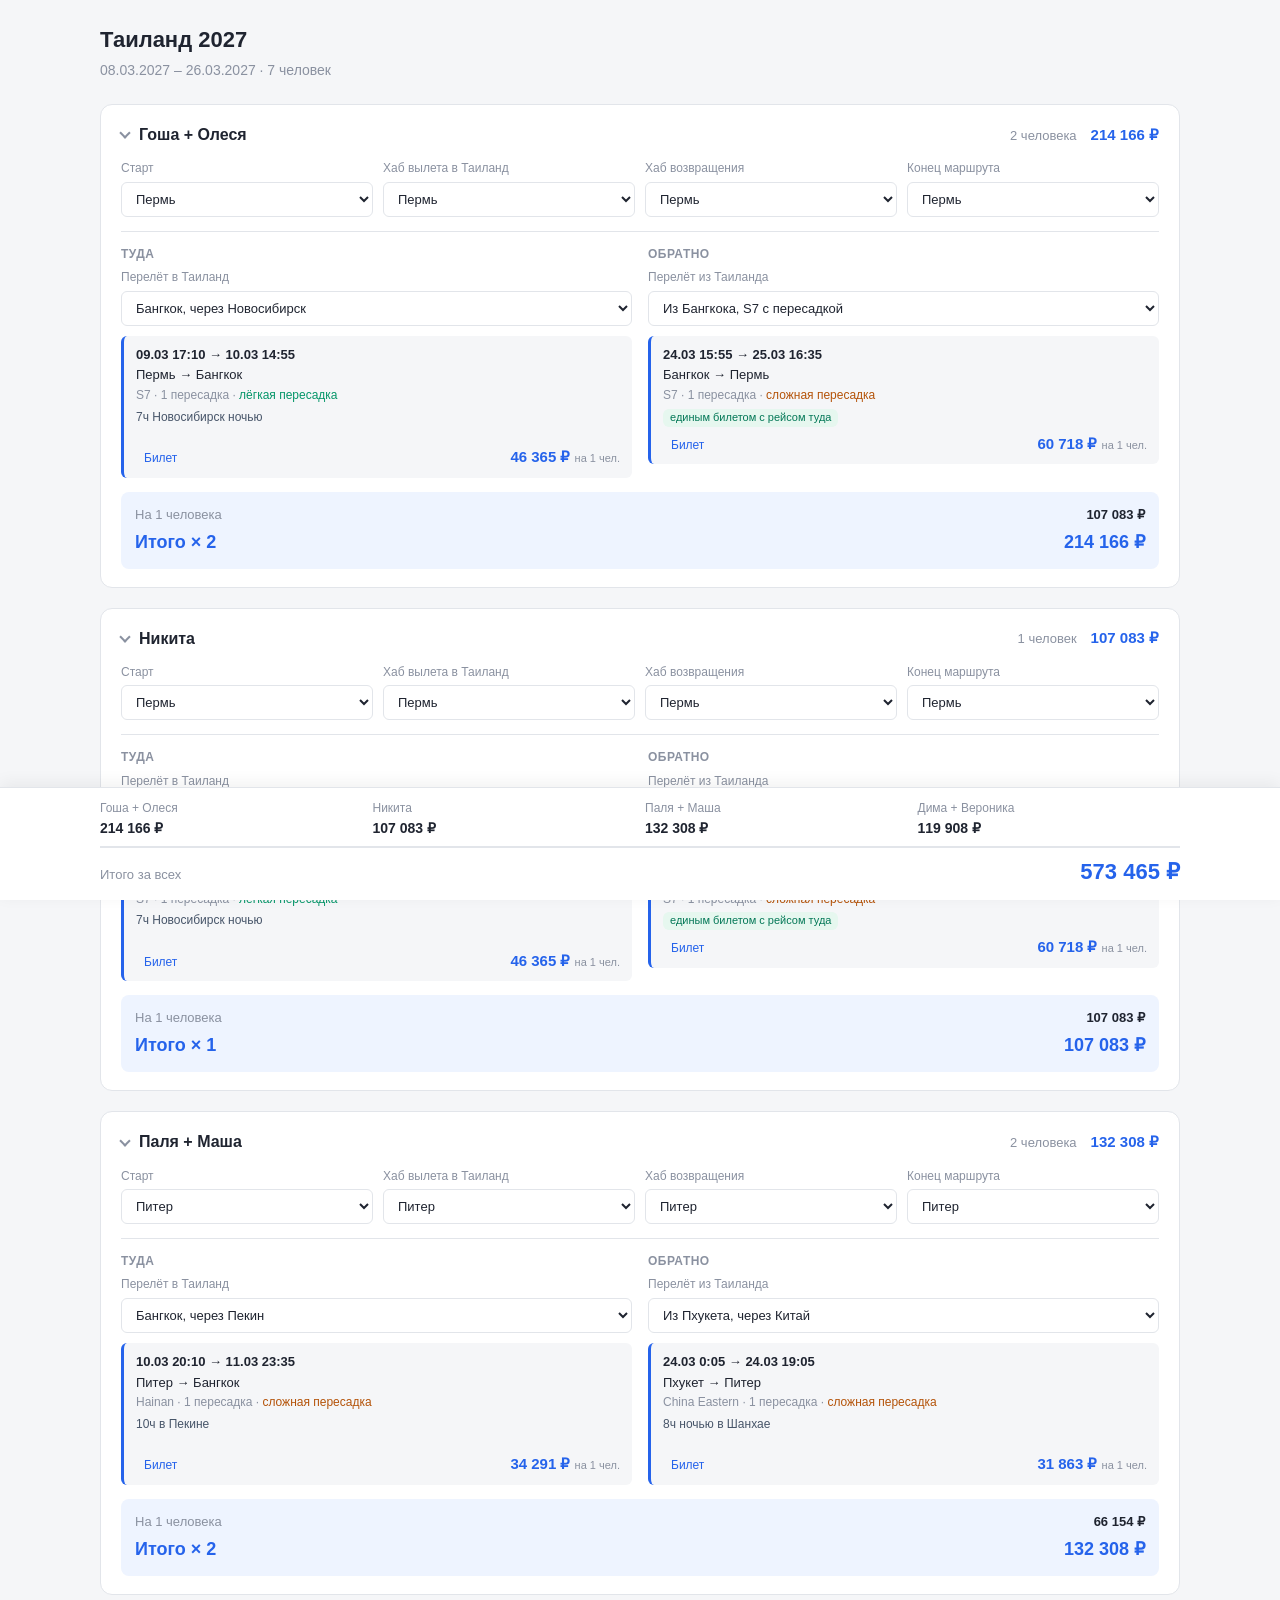
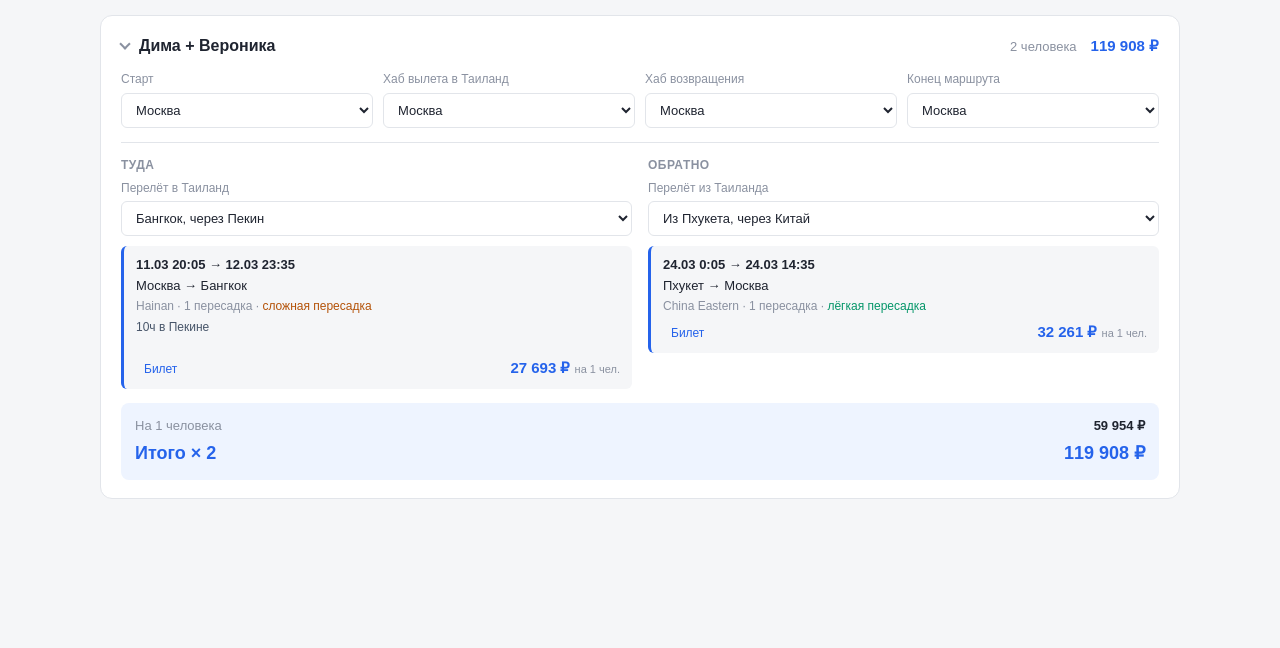
==== th27/index.html @ 8bd2f396 "Add thailand" ====
<!DOCTYPE html>
<html lang="ru">
<head>
<meta charset="UTF-8">
<meta name="viewport" content="width=device-width, initial-scale=1.0, viewport-fit=cover">
<title>Таиланд 2027</title>
<link rel="stylesheet" href="../css/style.css">
<style>
  body { padding-bottom: 24px; }
  .group-card {
    background: var(--card);
    border: 1px solid var(--border);
    border-radius: 12px;
    padding: 18px 20px;
    margin-bottom: 20px;
  }
  .group-header {
    display: flex; align-items: center; justify-content: space-between; gap: 12px;
    width: 100%; padding: 0; margin: 0; border: 0; background: none; cursor: pointer;
    font: inherit; color: inherit; text-align: left;
  }
  .group-header:focus-visible { outline: 2px solid var(--accent); outline-offset: 4px; border-radius: 6px; }
  .group-title { display: flex; align-items: center; gap: 10px; font-weight: 600; font-size: 16px; }
  .chev { display: inline-block; width: 8px; height: 8px; border-right: 2px solid var(--muted); border-bottom: 2px solid var(--muted);
    transform: rotate(45deg); transition: transform .15s; margin-top: -3px; }
  .group-card.collapsed .chev { transform: rotate(-45deg); margin-top: 0; }
  .group-size { color: var(--muted); font-size: 13px; font-weight: 400; }
  .group-right { display: flex; align-items: baseline; gap: 14px; }
  .group-sum { font-weight: 700; font-size: 15px; color: var(--accent); }
  .group-sum.unk { color: #b45309; font-weight: 500; font-size: 13px; }
  .group-body { margin-top: 14px; }
  .group-card.collapsed .group-body { display: none; }
  .group-card.collapsed { padding-bottom: 14px; }

  .points {
    display: grid; grid-template-columns: repeat(4, 1fr); gap: 10px;
    padding-bottom: 14px; margin-bottom: 14px; border-bottom: 1px solid var(--border);
  }
  .field label { display: block; font-size: 12px; color: var(--muted); font-weight: 500; margin-bottom: 4px; }
  select {
    width: 100%; padding: 8px 10px; border: 1px solid var(--border); border-radius: 6px;
    font-size: 13px; background: var(--card); color: var(--text); cursor: pointer;
  }
  select:hover { border-color: #c3ccdb; }
  select:focus { outline: none; border-color: var(--accent); box-shadow: 0 0 0 2px var(--accent-soft); }
  select:disabled { background: var(--bg); color: var(--muted); cursor: not-allowed; }

  .columns { display: grid; grid-template-columns: 1fr 1fr; gap: 16px; }
  .col-title { font-size: 12px; color: var(--muted); font-weight: 600; text-transform: uppercase; letter-spacing: .04em; margin-bottom: 6px; }
  .col .field { margin-bottom: 10px; }

  .plaque {
    padding: 10px 12px; background: var(--bg); border-radius: 6px;
    border-left: 3px solid var(--accent); margin-bottom: 10px; font-size: 13px;
  }
  .plaque.leg { border-left-color: #94a3b8; }
  .plaque.warn { border-left-color: #d97706; background: #fff9ef; }
  .plaque.empty { border-left-color: #ef4444; color: #b91c1c; }
  .plaque .when { font-weight: 600; }
  .plaque .route { margin-top: 2px; }
  .plaque .meta { color: var(--muted); font-size: 12px; margin-top: 2px; }
  .plaque .ok { color: #059669; }
  .plaque .bad { color: #b45309; }
  .plaque .note { font-size: 12px; margin-top: 4px; color: #475569; }
  .plaque .price-line { margin-top: 6px; display: flex; justify-content: space-between; align-items: baseline; gap: 8px; }
  .plaque .price { font-weight: 700; color: var(--accent); font-size: 15px; }
  .plaque .price small { font-weight: 400; color: var(--muted); font-size: 11px; }
  .plaque a { font-size: 12px; color: var(--accent); margin-left: 8px; }
  .chip.ok { color: #047857; background: #e6f7ef; }
  .chip {
    display: inline-block; font-size: 11px; font-weight: 500; color: #b45309;
    background: #fff4e5; border-radius: 6px; padding: 1px 7px; margin-top: 4px;
  }

  .breakdown {
    margin-top: 4px; padding: 12px 14px; background: var(--accent-soft); border-radius: 8px; font-size: 13px;
  }
  .breakdown .row { display: flex; justify-content: space-between; gap: 12px; padding: 2px 0; }
  .breakdown .row span:first-child { color: var(--muted); }
  .breakdown .row:first-child span:last-child { font-weight: 600; }
  .breakdown .row.total { font-size: 18px; font-weight: 700; color: var(--accent); }
  .breakdown .row.total span:first-child { color: var(--accent); }
  .breakdown .issues { margin-top: 8px; color: #b45309; font-size: 12px; }

  .summary-box {
    position: fixed; left: 0; right: 0; bottom: 0; z-index: 10;
    background: var(--card); border-top: 1px solid var(--border);
    box-shadow: 0 -4px 16px rgba(0,0,0,.06);
    padding: 12px 20px calc(12px + env(safe-area-inset-bottom));
  }
  .summary-inner { max-width: 1080px; margin: 0 auto; }
  .summary-groups { display: grid; grid-template-columns: repeat(4, 1fr); gap: 10px; margin-bottom: 8px; }
  .summary-group { font-size: 12px; }
  .summary-group .n { color: var(--muted); }
  .summary-group .p { font-weight: 600; font-size: 14px; }
  .summary-group .p.unk { color: #b45309; font-weight: 500; font-size: 12px; }
  .summary-total { display: flex; align-items: baseline; justify-content: space-between; gap: 12px; padding-top: 8px; border-top: 2px solid var(--border); }
  .summary-label { color: var(--muted); font-size: 13px; }
  .summary-label .inc { color: #b45309; }
  .summary-price { font-size: 22px; font-weight: 800; color: var(--accent); }

  @media (max-width: 760px) {
    .points { grid-template-columns: 1fr 1fr; }
    .columns { grid-template-columns: 1fr; }
    .summary-groups { grid-template-columns: 1fr 1fr; }
    .summary-box { padding: 10px 14px calc(10px + env(safe-area-inset-bottom)); }
  }
</style>
</head>
<body>
<div class="wrap">
  <h1 id="title">Таиланд 2027</h1>
  <p class="sub" id="subtitle"></p>
  <div id="groups"></div>
</div>

<div class="summary-box" id="summary">
  <div class="summary-inner">
    <div class="summary-groups" id="summary-groups"></div>
    <div class="summary-total">
      <div class="summary-label" id="total-label">Итого</div>
      <div class="summary-price" id="grand-total">—</div>
    </div>
  </div>
</div>

<script>
(async function () {
  const data = await (await fetch('../data/th27.json')).json();
  const { meta, outbound, back } = data;
  const groups = meta.groups, cities = meta.allCities, feeders = meta.feeders;

  const fmt = n => n.toLocaleString('ru-RU') + '\u00a0₽';
  const esc = s => String(s).replace(/[&<>"]/g, c => ({ '&': '&amp;', '<': '&lt;', '>': '&gt;', '"': '&quot;' }[c]));
  const shortDate = d => d.split('.').slice(0, 2).join('.');
  const people = n => {
    const m10 = n % 10, m100 = n % 100;
    return n + (m10 === 1 && m100 !== 11 ? ' человек' : (m10 >= 2 && m10 <= 4 && (m100 < 10 || m100 >= 20)) ? ' человека' : ' человек');
  };
  const stopsText = n => n === 0 ? 'прямой' : n + (n === 1 ? ' пересадка' : n < 5 ? ' пересадки' : ' пересадок');

  // ---------- данные ----------
  const segOf = (v, hub) => v ? v.segments[hub] || null : null;
  const availOut = hub => outbound.filter(v => v.segments[hub]);
  const availBack = hub => back.filter(v => v.segments[hub]);
  const titleOf = id => (outbound.find(v => v.id === id) || {}).title || id;

  // единым билетом: рейс «туда» из пары bundleWith и тот же хаб туда и обратно
  const isBundled = (backV, outV, st) =>
    !!(backV && outV && st.outHub === st.backHub && (backV.bundleWith || []).includes(outV.id));
  const backEff = (seg, bundled) => bundled && seg.bundle ? seg.bundle : seg;   // {price, links}
  const outPrice = (v, hub) => v.segments[hub].price;
  const backPriceFor = (v, hub, outV, st) => backEff(v.segments[hub], isBundled(v, outV, st)).price;
  const cheapestBy = (list, f) => list.length ? list.reduce((a, b) => f(b) < f(a) ? b : a) : null;

  // дорога между городами: free | priced | unknown
  const pairKey = (a, b) => [a, b].sort().join('|');
  function leg(a, b, st, slot) {
    if (a === b) return { type: 'free', price: 0 };
    const f = feeders.find(f => (f.a === a && f.b === b) || (f.a === b && f.b === a));
    if (!f || !f.options || !f.options.length) return { type: 'unknown', a, b };
    const key = slot + ':' + pairKey(a, b);
    let o = f.options.find(x => x.id === (st.legOpt[key] || ''));
    if (!o) o = cheapestBy(f.options, x => x.price);
    return { type: 'priced', a, b, key, options: f.options, option: o, price: o.price,
             ref: (o.legs || {})[a + '→' + b] || null };
  }

  // ---------- состояние ----------
  const state = {};
  groups.forEach(g => {
    state[g.id] = {
      start: g.startCity, outHub: g.startCity, backHub: g.startCity, end: g.startCity,
      auto: { outHub: true, backHub: true, end: true },
      outId: null, backId: null, legOpt: {}, collapsed: false,
    };
    ensure(g.id);
  });

  function ensure(gid) {
    const st = state[gid];
    const o = availOut(st.outHub), b = availBack(st.backHub);
    const pref = (meta.defaultVariants || {});
    if (!o.find(v => v.id === st.outId)) {
      const pid = (pref[st.outHub] || {}).out;
      st.outId = o.find(v => v.id === pid) ? pid : (cheapestBy(o, v => outPrice(v, st.outHub)) || {}).id || null;
    }
    if (!b.find(v => v.id === st.backId)) {
      const pid = (pref[st.backHub] || {}).back;
      if (b.find(v => v.id === pid)) {
        st.backId = pid;
      } else {
        const outV = outbound.find(v => v.id === st.outId);
        st.backId = (cheapestBy(b, v => backPriceFor(v, st.backHub, outV, st)) || {}).id || null;
      }
    }
  }

  // ---------- расчёт ----------
  function calc(g) {
    const st = state[g.id];
    const outV = outbound.find(v => v.id === st.outId) || null;
    const backV = back.find(v => v.id === st.backId) || null;
    const outSeg = segOf(outV, st.outHub), backSeg = segOf(backV, st.backHub);
    const leg1 = leg(st.start, st.outHub, st, 'leg1'), leg2 = leg(st.backHub, st.end, st, 'leg2');
    const bundled = !!(backSeg && isBundled(backV, outV, st));
    const backUse = backSeg ? backEff(backSeg, bundled) : null;
    const issues = [];
    if (!outSeg) issues.push('нет рейсов туда из города «' + st.outHub + '»');
    if (!backSeg) issues.push('нет рейсов обратно в город «' + st.backHub + '»');
    [leg1, leg2].forEach(l => { if (l.type === 'unknown') issues.push('нет данных о проезде ' + l.a + ' — ' + l.b); });
    const perPerson = issues.length ? null : leg1.price + outSeg.price + backUse.price + leg2.price;
    return { st, outV, backV, outSeg, backSeg, backUse, bundled, leg1, leg2, issues,
             perPerson, total: perPerson == null ? null : perPerson * g.size };
  }

  // ---------- отрисовка ----------
  function selectCity(gid, field, value, label, noFlightsFor) {
    const opts = cities.map(c => {
      const empty = noFlightsFor && !noFlightsFor(c);
      return `<option value="${esc(c)}"${c === value ? ' selected' : ''}>${esc(c)}${empty ? ' — нет рейсов' : ''}</option>`;
    }).join('');
    return `<div class="field"><label>${label}</label><select data-g="${gid}" data-f="${field}">${opts}</select></div>`;
  }

  function selectVariant(gid, field, list, hub, selId, label) {
    if (!list.length) {
      return `<div class="field"><label>${label}</label><select disabled><option>Нет рейсов</option></select></div>`;
    }
    const opts = list.map(v =>
      `<option value="${v.id}"${v.id === selId ? ' selected' : ''}>${esc(v.title)}</option>`).join('');
    return `<div class="field"><label>${label}</label><select data-g="${gid}" data-f="${field}">${opts}</select></div>`;
  }

  function legPlaque(l, gid, field) {
    if (l.type === 'free') return '';
    if (l.type === 'unknown') {
      return `<div class="plaque warn"><div class="route">${esc(l.a)} → ${esc(l.b)}</div>
        <div class="note">Нет данных о проезде</div></div>`;
    }
    const o = l.option;
    const picker = l.options.length > 1
      ? `<div class="field" style="margin:6px 0"><select data-g="${gid}" data-f="${field}" data-key="${esc(l.key)}">${
          l.options.map(x => `<option value="${x.id}"${x.id === o.id ? ' selected' : ''}>${esc(x.mode)} · ${esc(x.carrier)} — ${fmt(x.price)}</option>`).join('')
        }</select></div>` : '';
    const ref = l.ref ? `<div class="meta">Справочно: ${shortDate(l.ref.date)} ${l.ref.dep} → ${l.ref.arr}</div>` : '';
    const est = o.estimate ? `<div class="chip">ориентировочно, по аналогии с рейсами в Пермь</div>` : '';
    const link = o.link ? `<a href="${esc(o.link)}" target="_blank" rel="noopener">Билет</a>` : '';
    return `<div class="plaque leg"><div class="route">${esc(l.a)} → ${esc(l.b)} · ${esc(o.mode)}, ${esc(o.carrier)}</div>
      ${picker}${ref}${est}
      <div class="price-line"><span>${link}</span><span class="price">${fmt(l.price)} <small>на 1 чел.</small></span></div></div>`;
  }

  function flightPlaque(kind, seg, variant, hub, bundled) {
    if (!seg) return `<div class="plaque empty">Нет рейсов ${kind === 'out' ? 'из' : 'в'} города «${esc(hub)}»</div>`;
    const route = kind === 'out' ? `${esc(hub)} → ${esc(seg.dest)}` : `${esc(seg.orig)} → ${esc(hub)}`;
    const use = kind === 'back' ? backEff(seg, bundled) : seg;
    const links = (use.links || []).map((l, i) =>
      `<a href="${esc(l)}" target="_blank" rel="noopener">Билет${use.links.length > 1 ? ' ' + (i + 1) : ''}</a>`).join('');
    let chip = '';
    if (kind === 'back' && seg.bundle) {
      const pairs = (variant.bundleWith || []).map(id => '«' + titleOf(id) + '»').join(', ');
      chip = bundled
        ? `<div class="chip ok">единым билетом с рейсом туда</div>`
        : `<div class="chip">отдельным билетом · единым билетом ${fmt(seg.bundle.price)}, если туда ${esc(pairs)} и тот же хаб</div>`;
    }
    return `<div class="plaque">
      <div class="when">${shortDate(seg.date)} ${seg.time} → ${shortDate(seg.arrDate)} ${seg.arrTime}</div>
      <div class="route">${route}</div>
      <div class="meta">${esc(seg.airline)} · ${stopsText(seg.stops)} ·
        <span class="${seg.easy ? 'ok' : 'bad'}">${seg.easy ? 'лёгкая пересадка' : 'сложная пересадка'}</span></div>
      ${seg.note ? `<div class="note">${esc(seg.note)}</div>` : ''}
      ${seg.nights ? `<div class="note">Ночей в пути: ${seg.nights}</div>` : ''}
      ${chip}
      <div class="price-line"><span>${links}</span><span class="price">${fmt(use.price)} <small>на 1 чел.</small></span></div>
    </div>`;
  }

  function breakdown(g, c) {
    return `<div class="breakdown">
      <div class="row"><span>На 1 человека</span><span>${c.perPerson == null ? 'уточняется' : fmt(c.perPerson)}</span></div>
      <div class="row total"><span>Итого × ${g.size}</span><span>${c.total == null ? 'уточняется' : fmt(c.total)}</span></div>
      ${c.issues.length ? `<div class="issues">${c.issues.map(i => '• ' + esc(i)).join('<br>')}</div>` : ''}
    </div>`;
  }

  function cardHTML(g) {
    const c = calc(g), st = c.st;
    return `
      <button type="button" class="group-header" data-toggle="${g.id}" aria-expanded="${!st.collapsed}">
        <span class="group-title"><span class="chev"></span>${esc(g.name)}</span>
        <span class="group-right">
          <span class="group-size">${people(g.size)}</span>
          <span class="group-sum${c.total == null ? ' unk' : ''}">${c.total == null ? 'цена уточняется' : fmt(c.total)}</span>
        </span>
      </button>
      <div class="group-body">
      <div class="points">
        ${selectCity(g.id, 'start', st.start, 'Старт')}
        ${selectCity(g.id, 'outHub', st.outHub, 'Хаб вылета в Таиланд', h => availOut(h).length > 0)}
        ${selectCity(g.id, 'backHub', st.backHub, 'Хаб возвращения', h => availBack(h).length > 0)}
        ${selectCity(g.id, 'end', st.end, 'Конец маршрута')}
      </div>
      <div class="columns">
        <div class="col">
          <div class="col-title">Туда</div>
          ${selectVariant(g.id, 'outId', availOut(st.outHub), st.outHub, st.outId, 'Перелёт в Таиланд')}
          ${legPlaque(c.leg1, g.id, 'leg1')}
          ${flightPlaque('out', c.outSeg, c.outV, st.outHub, false)}
        </div>
        <div class="col">
          <div class="col-title">Обратно</div>
          ${selectVariant(g.id, 'backId', availBack(st.backHub), st.backHub, st.backId, 'Перелёт из Таиланда')}
          ${flightPlaque('back', c.backSeg, c.backV, st.backHub, c.bundled)}
          ${legPlaque(c.leg2, g.id, 'leg2')}
        </div>
      </div>
      ${breakdown(g, c)}
      </div>`;
  }

  function renderCard(g) {
    const el = document.getElementById('card-' + g.id);
    el.classList.toggle('collapsed', !!state[g.id].collapsed);
    el.innerHTML = cardHTML(g);
  }

  function renderSummary() {
    let sum = 0, missing = 0;
    document.getElementById('summary-groups').innerHTML = groups.map(g => {
      const c = calc(g);
      if (c.total == null) missing++; else sum += c.total;
      return `<div class="summary-group"><div class="n">${esc(g.name)}</div>
        <div class="p${c.total == null ? ' unk' : ''}">${c.total == null ? 'цена уточняется' : fmt(c.total)}</div></div>`;
    }).join('');
    const label = document.getElementById('total-label');
    label.innerHTML = missing
      ? `Итого <span class="inc">(неполная: без ${missing} из ${groups.length} групп)</span>`
      : 'Итого за всех';
    document.getElementById('grand-total').textContent = fmt(sum);
    document.body.style.paddingBottom = (document.getElementById('summary').offsetHeight + 16) + 'px';
  }

  // ---------- события ----------
  document.getElementById('groups').addEventListener('click', e => {
    const btn = e.target.closest('[data-toggle]');
    if (!btn) return;
    const gid = btn.dataset.toggle;
    state[gid].collapsed = !state[gid].collapsed;
    renderCard(groups.find(x => x.id === gid));
    const again = document.querySelector(`[data-toggle="${gid}"]`);
    if (again) again.focus();
  });

  document.getElementById('groups').addEventListener('change', e => {
    const el = e.target, gid = el.dataset.g, f = el.dataset.f;
    if (!gid) return;
    const st = state[gid], v = el.value;
    if (f === 'start') {
      st.start = v;
      if (st.auto.outHub) st.outHub = v;
      if (st.auto.backHub) st.backHub = st.outHub;
      if (st.auto.end) st.end = v;
    } else if (f === 'outHub') {
      st.outHub = v; st.auto.outHub = false;
      if (st.auto.backHub) st.backHub = v;
    } else if (f === 'backHub') {
      st.backHub = v; st.auto.backHub = false;
    } else if (f === 'end') {
      st.end = v; st.auto.end = false;
    } else if (f === 'outId' || f === 'backId') {
      st[f] = v;
    } else if (f === 'leg1' || f === 'leg2') {
      st.legOpt[el.dataset.key] = v;
    }
    ensure(gid);
    const g = groups.find(x => x.id === gid);
    renderCard(g);
    renderSummary();
    const again = document.querySelector(`[data-g="${gid}"][data-f="${f}"]`);
    if (again) again.focus();
  });

  // ---------- старт ----------
  document.title = meta.title + ' · ' + meta.dates;
  document.getElementById('title').textContent = meta.title;
  const total = groups.reduce((s, g) => s + g.size, 0);
  document.getElementById('subtitle').textContent = meta.dates + ' · ' + people(total);
  const box = document.getElementById('groups');
  box.innerHTML = groups.map(g => `<section class="group-card" id="card-${g.id}"></section>`).join('');
  groups.forEach(renderCard);
  renderSummary();
})().catch(err => {
  console.error(err);
  document.body.innerHTML = '<div style="padding:40px;color:#dc2626">Не удалось загрузить данные: ' + err.message + '</div>';
});
</script>
</body>
</html>
---- css/style.css ----
:root {
  --bg: #f5f6f8;
  --card: #ffffff;
  --border: #e2e5ea;
  --accent: #2563eb;
  --accent-soft: #eef4ff;
  --text: #1f2430;
  --muted: #8a91a0;
}
* { box-sizing: border-box; }
body {
  margin: 0;
  font-family: -apple-system, BlinkMacSystemFont, "Segoe UI", Roboto, Helvetica, Arial, sans-serif;
  background: var(--bg);
  color: var(--text);
  line-height: 1.45;
  padding: 24px 16px 140px;
}
.wrap { max-width: 1080px; margin: 0 auto; }
h1 { font-size: 22px; margin: 0 0 4px; }
.sub { color: var(--muted); font-size: 14px; margin: 0 0 24px; }
h2 {
  font-size: 17px;
  margin: 28px 0 12px;
  padding-bottom: 6px;
  border-bottom: 2px solid var(--border);
}
.options { display: flex; flex-direction: column; gap: 12px; }
.opt {
  display: block;
  background: var(--card);
  border: 1px solid var(--border);
  border-radius: 12px;
  padding: 14px 16px;
  cursor: pointer;
  transition: border-color .15s, box-shadow .15s, background .15s;
}
.opt:hover { border-color: #c3ccdb; }
.opt.selected {
  border-color: var(--accent);
  background: var(--accent-soft);
  box-shadow: 0 0 0 1px var(--accent);
}
.opt-head {
  display: flex;
  align-items: center;
  justify-content: space-between;
  gap: 12px;
  margin-bottom: 10px;
}
.opt-title { display: flex; align-items: center; gap: 10px; font-weight: 600; font-size: 15px; }
.opt input { width: 18px; height: 18px; accent-color: var(--accent); margin: 0; }
.badge {
  font-size: 12px;
  font-weight: 500;
  color: #b45309;
  background: #fff4e5;
  border-radius: 6px;
  padding: 2px 8px;
  white-space: nowrap;
}
.price-tag { font-weight: 700; font-size: 16px; white-space: nowrap; }
table { width: 100%; border-collapse: collapse; font-size: 13px; table-layout: fixed; }
th, td {
  text-align: left;
  padding: 7px 9px;
  border-bottom: 1px solid var(--border);
  vertical-align: top;
  overflow-wrap: break-word;
  word-break: break-word;
}
th { color: var(--muted); font-weight: 500; font-size: 12px; }
tbody tr:last-child td { border-bottom: none; }
td.num, th.num { text-align: right; white-space: nowrap; }
a { color: var(--accent); text-decoration: none; }
a:hover { text-decoration: underline; }
.seg-price td { color: var(--muted); font-size: 12px; }
.footer {
  position: fixed;
  left: 0; right: 0; bottom: 0;
  background: var(--card);
  border-top: 1px solid var(--border);
  box-shadow: 0 -4px 16px rgba(0,0,0,.06);
  padding: 14px 16px calc(14px + env(safe-area-inset-bottom));
}
.footer-inner {
  max-width: 1080px;
  margin: 0 auto;
  display: flex;
  align-items: baseline;
  justify-content: space-between;
  gap: 16px;
  flex-wrap: wrap;
}
.total-label { font-size: 14px; color: var(--muted); }
.total-value { font-size: 26px; font-weight: 800; }
.diff { font-size: 12px; color: var(--muted); margin-top: 2px; }
.route-summary { font-size: 13px; color: var(--muted); flex: 1 1 260px; }
.route-summary b { color: var(--text); }
.empty { color: var(--muted); }

.note { font-size: 13px; color: var(--muted); margin: -14px 0 20px; }
.price-wrap { display: flex; flex-direction: column; align-items: flex-end; white-space: nowrap; }
.delta { font-size: 12px; color: var(--muted); margin-top: 2px; }

@media (max-width: 640px) {
  body { padding: 16px 12px 180px; }
  h1 { font-size: 20px; }
  h2 { font-size: 16px; }

  .opt { padding: 16px; border-radius: 14px; }
  .opt-head { flex-wrap: wrap; margin-bottom: 12px; }
  .opt-title { font-size: 15px; }
  .opt input { width: 22px; height: 22px; }
  .price-tag { font-size: 17px; }

  /* Таблицы -> карточки сегментов */
  table { table-layout: auto; }
  table colgroup, table thead { display: none; }
  table, tbody, tr, td { display: block; width: auto; }
  tbody tr {
    background: var(--bg);
    border: 1px solid var(--border);
    border-radius: 10px;
    padding: 6px 10px;
    margin-bottom: 10px;
  }
  tbody tr:last-child { margin-bottom: 0; }
  tbody tr:last-child td { border-bottom: 1px solid var(--border); }
  td {
    display: flex;
    justify-content: space-between;
    align-items: baseline;
    gap: 12px;
    padding: 6px 0;
    text-align: right;
    font-size: 14px;
    border-bottom: 1px solid var(--border);
    white-space: normal;
  }
  td:last-child { border-bottom: none; }
  td.num { text-align: right; }
  td::before {
    content: attr(data-label);
    color: var(--muted);
    font-size: 12px;
    font-weight: 500;
    text-align: left;
    flex: 0 0 auto;
    white-space: nowrap;
  }
  td .empty { color: var(--muted); }

  .footer-inner {
    flex-direction: column;
    align-items: flex-start;
    gap: 6px;
  }
  .total-value { font-size: 24px; }
  .route-summary { flex: 1 1 auto; }
}
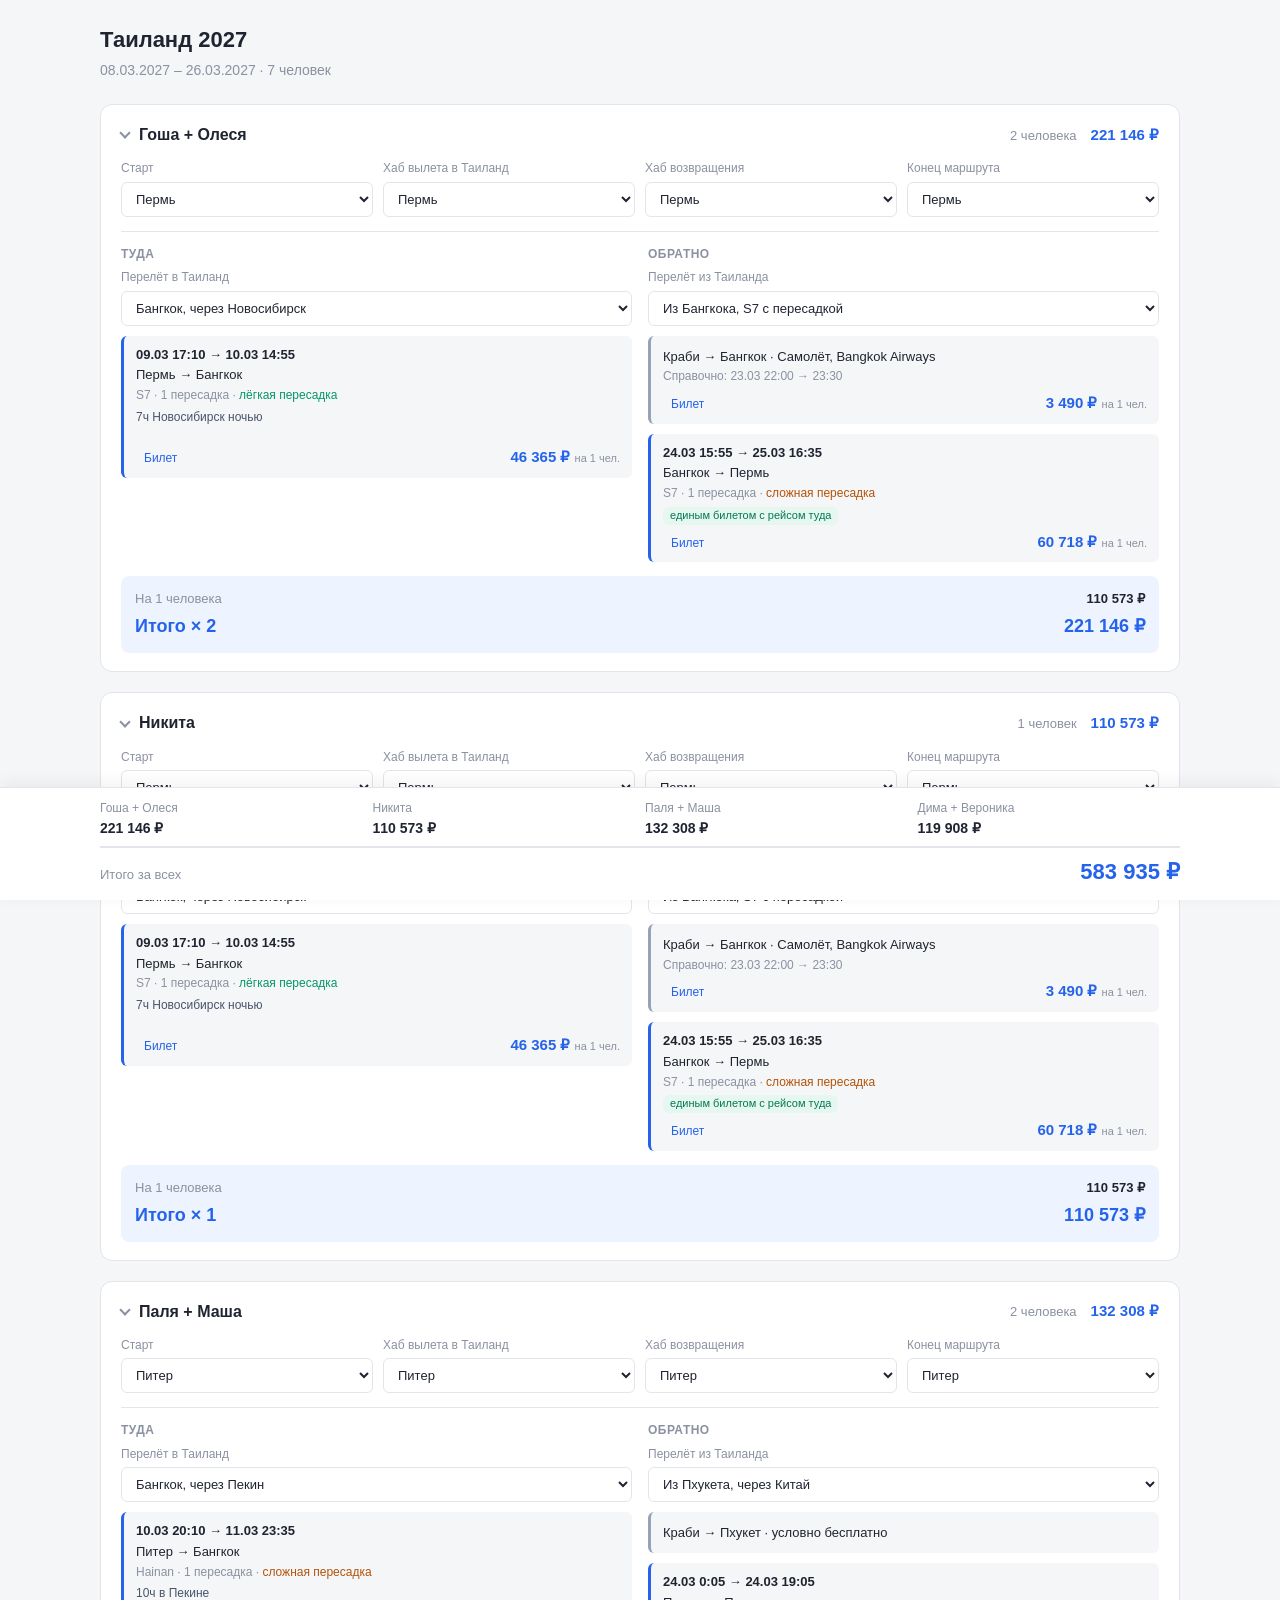
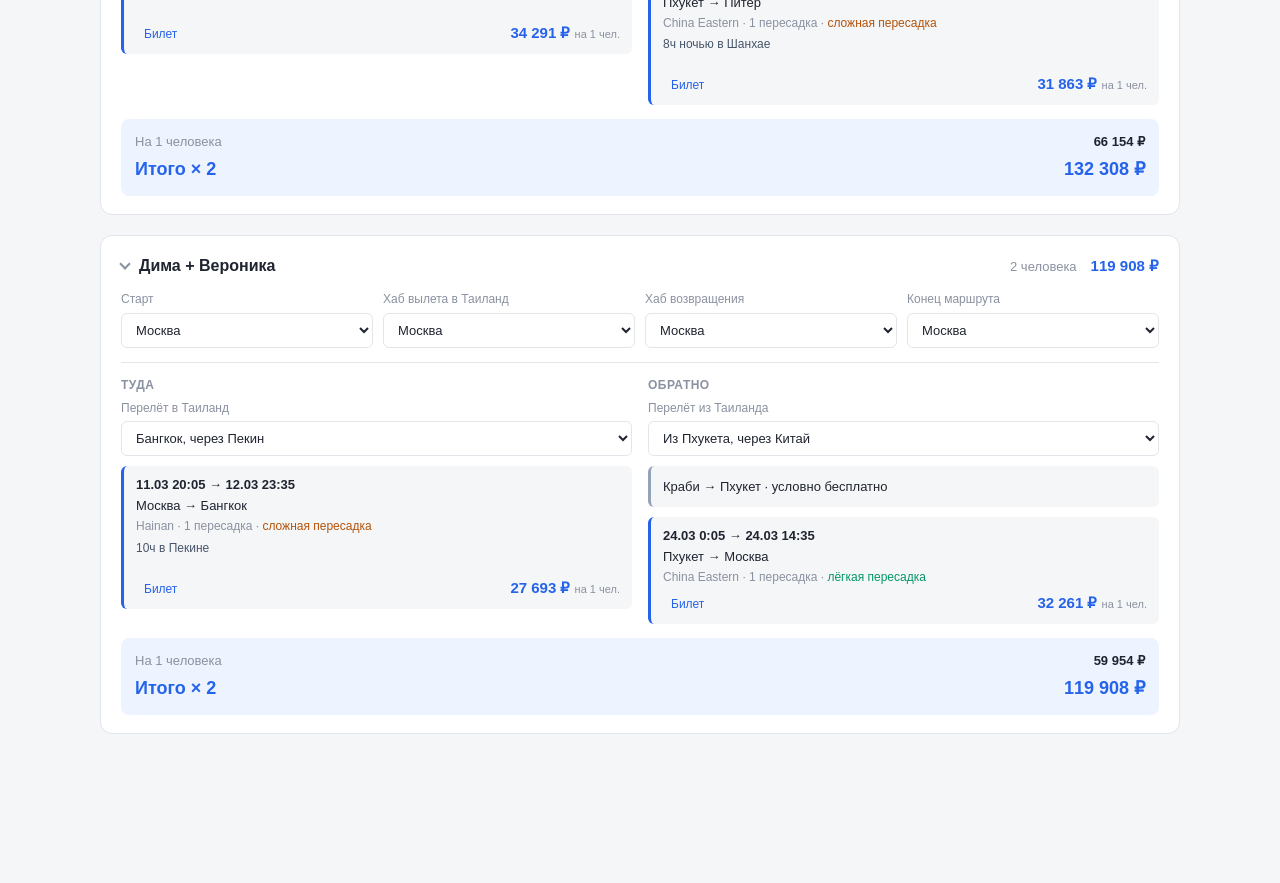
==== commit 42f2bcf2: "Upgrade Perm and Kuala-Lumpur" ====
--- a/th27/index.html
+++ b/th27/index.html
@@ -128,7 +128,7 @@
 (async function () {
   const data = await (await fetch('../data/th27.json')).json();
   const { meta, outbound, back } = data;
-  const groups = meta.groups, cities = meta.allCities, feeders = meta.feeders;
+  const groups = meta.groups, cities = meta.allCities, feeders = meta.feeders, krabi = meta.krabi || {};
 
   const fmt = n => n.toLocaleString('ru-RU') + '\u00a0₽';
   const esc = s => String(s).replace(/[&<>"]/g, c => ({ '&': '&amp;', '<': '&lt;', '>': '&gt;', '"': '&quot;' }[c]));
@@ -142,15 +142,27 @@
   // ---------- данные ----------
   const segOf = (v, hub) => v ? v.segments[hub] || null : null;
   const availOut = hub => outbound.filter(v => v.segments[hub]);
-  const availBack = hub => back.filter(v => v.segments[hub]);
+  // чартер обратно доступен только в паре с чартером туда: из общего списка он скрыт
+  const availBack = (hub, outV) => back.filter(v => v.segments[hub] &&
+    (v.charter ? !!(outV && outV.charter && outV.pairWith === v.id) : !(outV && outV.charter)));
   const titleOf = id => (outbound.find(v => v.id === id) || {}).title || id;
+
+  // перелёт из Краби в аэропорт вылета (Бангкок / Куала-Лумпур; Пхукет — условно бесплатно)
+  const krabiLeg = seg => {
+    if (!seg) return null;
+    const k = krabi[seg.orig];
+    return k ? Object.assign({ hub: seg.orig }, k) : { hub: seg.orig, unknown: true };
+  };
 
   // единым билетом: рейс «туда» из пары bundleWith и тот же хаб туда и обратно
   const isBundled = (backV, outV, st) =>
     !!(backV && outV && st.outHub === st.backHub && (backV.bundleWith || []).includes(outV.id));
   const backEff = (seg, bundled) => bundled && seg.bundle ? seg.bundle : seg;   // {price, links}
   const outPrice = (v, hub) => v.segments[hub].price;
-  const backPriceFor = (v, hub, outV, st) => backEff(v.segments[hub], isBundled(v, outV, st)).price;
+  const backPriceFor = (v, hub, outV, st) => {
+    const seg = v.segments[hub], k = krabiLeg(seg);
+    return backEff(seg, isBundled(v, outV, st)).price + (k && !k.unknown ? k.price : 0);
+  };
   const cheapestBy = (list, f) => list.length ? list.reduce((a, b) => f(b) < f(a) ? b : a) : null;
 
   // дорога между городами: free | priced | unknown
@@ -172,25 +184,42 @@
     state[g.id] = {
       start: g.startCity, outHub: g.startCity, backHub: g.startCity, end: g.startCity,
       auto: { outHub: true, backHub: true, end: true },
-      outId: null, backId: null, legOpt: {}, collapsed: false,
+      outId: null, backId: null, legOpt: {}, collapsed: false, charterOn: false, prevBackHub: null,
     };
     ensure(g.id);
   });
 
   function ensure(gid) {
     const st = state[gid];
-    const o = availOut(st.outHub), b = availBack(st.backHub);
+    const o = availOut(st.outHub);
     const pref = (meta.defaultVariants || {});
     if (!o.find(v => v.id === st.outId)) {
       const pid = (pref[st.outHub] || {}).out;
-      st.outId = o.find(v => v.id === pid) ? pid : (cheapestBy(o, v => outPrice(v, st.outHub)) || {}).id || null;
-    }
+      const free = o.filter(v => !v.charter);   // чартер сам не выбирается
+      st.outId = o.find(v => v.id === pid && !v.charter) ? pid
+        : (cheapestBy(free, v => outPrice(v, st.outHub)) || {}).id || null;
+    }
+    const outV = outbound.find(v => v.id === st.outId) || null;
+
+    // чартер: только парой туда-обратно, хаб возвращения = хаб вылета
+    if (outV && outV.charter) {
+      if (!st.charterOn) { st.charterOn = true; st.prevBackHub = st.backHub; }
+      st.backHub = st.outHub;
+      st.backId = outV.pairWith;
+      return;
+    }
+    if (st.charterOn) {   // вышли из чартера: возвращаем прежний хаб, рейс обратно выберется заново
+      st.charterOn = false;
+      st.backHub = st.auto.backHub ? st.outHub : st.prevBackHub;
+      st.backId = null;
+    }
+
+    const b = availBack(st.backHub, outV);
     if (!b.find(v => v.id === st.backId)) {
       const pid = (pref[st.backHub] || {}).back;
       if (b.find(v => v.id === pid)) {
         st.backId = pid;
       } else {
-        const outV = outbound.find(v => v.id === st.outId);
         st.backId = (cheapestBy(b, v => backPriceFor(v, st.backHub, outV, st)) || {}).id || null;
       }
     }
@@ -203,33 +232,49 @@
     const backV = back.find(v => v.id === st.backId) || null;
     const outSeg = segOf(outV, st.outHub), backSeg = segOf(backV, st.backHub);
     const leg1 = leg(st.start, st.outHub, st, 'leg1'), leg2 = leg(st.backHub, st.end, st, 'leg2');
+    const kr = krabiLeg(backSeg);
     const bundled = !!(backSeg && isBundled(backV, outV, st));
     const backUse = backSeg ? backEff(backSeg, bundled) : null;
     const issues = [];
     if (!outSeg) issues.push('нет рейсов туда из города «' + st.outHub + '»');
     if (!backSeg) issues.push('нет рейсов обратно в город «' + st.backHub + '»');
     [leg1, leg2].forEach(l => { if (l.type === 'unknown') issues.push('нет данных о проезде ' + l.a + ' — ' + l.b); });
-    const perPerson = issues.length ? null : leg1.price + outSeg.price + backUse.price + leg2.price;
-    return { st, outV, backV, outSeg, backSeg, backUse, bundled, leg1, leg2, issues,
+    if (kr && kr.unknown) issues.push('нет данных о перелёте Краби — ' + kr.hub);
+    const perPerson = issues.length ? null : leg1.price + outSeg.price + backUse.price + kr.price + leg2.price;
+    return { st, outV, backV, outSeg, backSeg, backUse, bundled, leg1, leg2, kr, issues,
              perPerson, total: perPerson == null ? null : perPerson * g.size };
   }
 
   // ---------- отрисовка ----------
-  function selectCity(gid, field, value, label, noFlightsFor) {
+  function selectCity(gid, field, value, label, noFlightsFor, disabled) {
     const opts = cities.map(c => {
       const empty = noFlightsFor && !noFlightsFor(c);
       return `<option value="${esc(c)}"${c === value ? ' selected' : ''}>${esc(c)}${empty ? ' — нет рейсов' : ''}</option>`;
     }).join('');
-    return `<div class="field"><label>${label}</label><select data-g="${gid}" data-f="${field}">${opts}</select></div>`;
-  }
-
-  function selectVariant(gid, field, list, hub, selId, label) {
+    return `<div class="field"><label>${label}</label><select data-g="${gid}" data-f="${field}"${disabled ? ' disabled' : ''}>${opts}</select></div>`;
+  }
+
+  function selectVariant(gid, field, list, hub, selId, label, disabled) {
     if (!list.length) {
       return `<div class="field"><label>${label}</label><select disabled><option>Нет рейсов</option></select></div>`;
     }
     const opts = list.map(v =>
       `<option value="${v.id}"${v.id === selId ? ' selected' : ''}>${esc(v.title)}</option>`).join('');
-    return `<div class="field"><label>${label}</label><select data-g="${gid}" data-f="${field}">${opts}</select></div>`;
+    return `<div class="field"><label>${label}</label><select data-g="${gid}" data-f="${field}"${disabled ? ' disabled' : ''}>${opts}</select></div>`;
+  }
+
+  function krabiPlaque(k) {
+    if (!k) return '';
+    if (k.unknown) {
+      return `<div class="plaque warn"><div class="route">Краби → ${esc(k.hub)}</div><div class="note">Нет данных о перелёте</div></div>`;
+    }
+    if (k.free) {
+      return `<div class="plaque leg"><div class="route">Краби → ${esc(k.hub)} · условно бесплатно</div></div>`;
+    }
+    const ref = k.date ? `<div class="meta">Справочно: ${shortDate(k.date)} ${k.dep} → ${k.arr}</div>` : '';
+    const link = k.link ? `<a href="${esc(k.link)}" target="_blank" rel="noopener">Билет</a>` : '';
+    return `<div class="plaque leg"><div class="route">Краби → ${esc(k.hub)} · Самолёт, ${esc(k.carrier)}</div>${ref}
+      <div class="price-line"><span>${link}</span><span class="price">${fmt(k.price)} <small>на 1 чел.</small></span></div></div>`;
   }
 
   function legPlaque(l, gid, field) {
@@ -285,7 +330,7 @@
   }
 
   function cardHTML(g) {
-    const c = calc(g), st = c.st;
+    const c = calc(g), st = c.st, locked = !!(c.outV && c.outV.charter);
     return `
       <button type="button" class="group-header" data-toggle="${g.id}" aria-expanded="${!st.collapsed}">
         <span class="group-title"><span class="chev"></span>${esc(g.name)}</span>
@@ -298,7 +343,7 @@
       <div class="points">
         ${selectCity(g.id, 'start', st.start, 'Старт')}
         ${selectCity(g.id, 'outHub', st.outHub, 'Хаб вылета в Таиланд', h => availOut(h).length > 0)}
-        ${selectCity(g.id, 'backHub', st.backHub, 'Хаб возвращения', h => availBack(h).length > 0)}
+        ${selectCity(g.id, 'backHub', st.backHub, locked ? 'Хаб возвращения (чартер)' : 'Хаб возвращения', h => availBack(h, c.outV).length > 0, locked)}
         ${selectCity(g.id, 'end', st.end, 'Конец маршрута')}
       </div>
       <div class="columns">
@@ -310,7 +355,9 @@
         </div>
         <div class="col">
           <div class="col-title">Обратно</div>
-          ${selectVariant(g.id, 'backId', availBack(st.backHub), st.backHub, st.backId, 'Перелёт из Таиланда')}
+          ${selectVariant(g.id, 'backId', availBack(st.backHub, c.outV), st.backHub, st.backId, 'Перелёт из Таиланда', locked)}
+          ${locked ? '<div class="chip">чартер: только туда-обратно одним билетом</div>' : ''}
+          ${krabiPlaque(c.kr)}
           ${flightPlaque('back', c.backSeg, c.backV, st.backHub, c.bundled)}
           ${legPlaque(c.leg2, g.id, 'leg2')}
         </div>
@@ -365,6 +412,7 @@
       st.outHub = v; st.auto.outHub = false;
       if (st.auto.backHub) st.backHub = v;
     } else if (f === 'backHub') {
+      if (st.charterOn) return;
       st.backHub = v; st.auto.backHub = false;
     } else if (f === 'end') {
       st.end = v; st.auto.end = false;
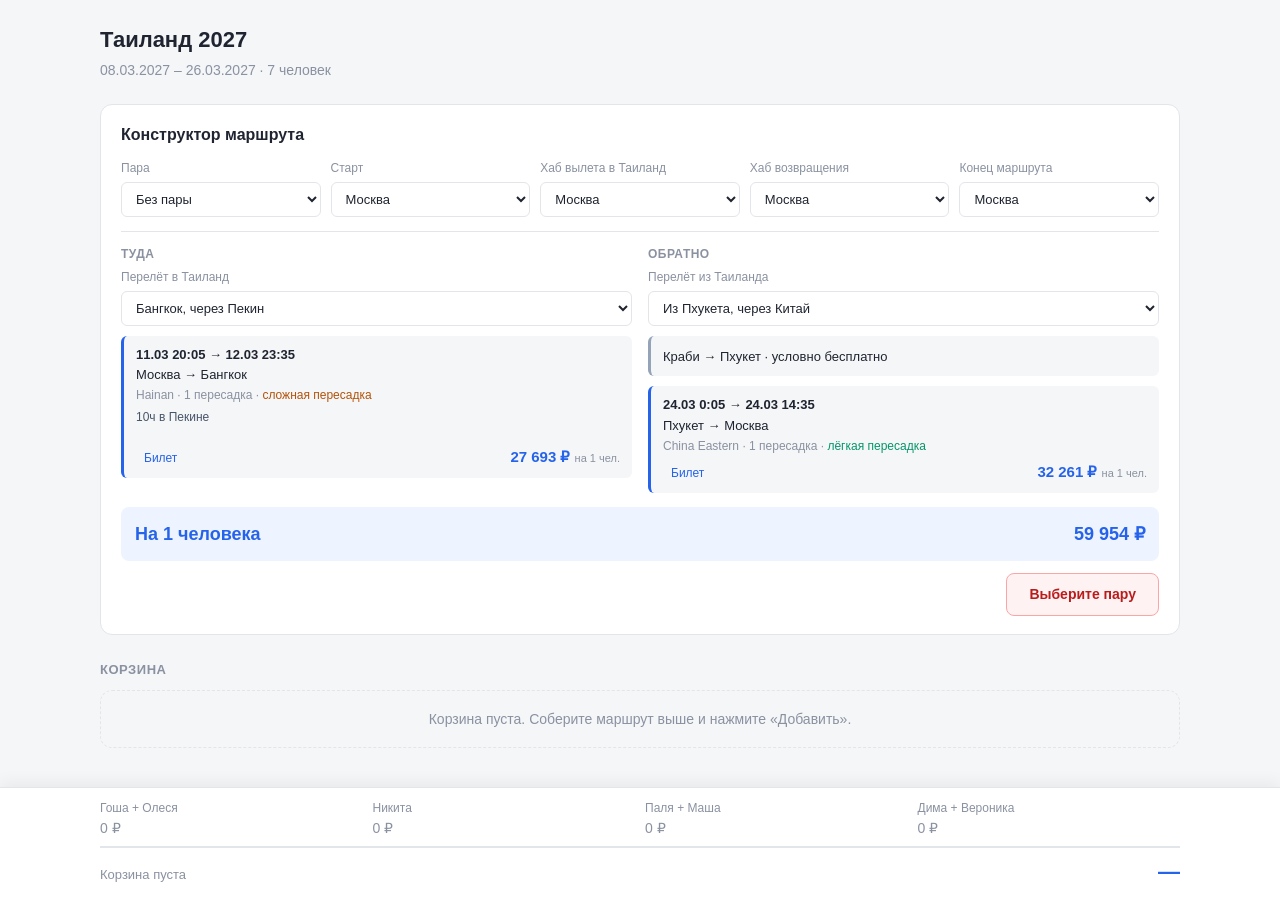
==== commit ce5a7018: "Add local storage and basket" ====
--- a/th27/index.html
+++ b/th27/index.html
@@ -12,28 +12,46 @@
     border: 1px solid var(--border);
     border-radius: 12px;
     padding: 18px 20px;
-    margin-bottom: 20px;
-  }
+    margin-bottom: 14px;
+  }
+  .section-title { font-size: 13px; color: var(--muted); font-weight: 600; text-transform: uppercase; letter-spacing: .04em; margin: 26px 0 10px; }
+  .builder-title { font-weight: 600; font-size: 16px; margin-bottom: 14px; }
+
+  .cart-head { display: flex; align-items: center; gap: 10px; }
   .group-header {
+    flex: 1; min-width: 0;
     display: flex; align-items: center; justify-content: space-between; gap: 12px;
-    width: 100%; padding: 0; margin: 0; border: 0; background: none; cursor: pointer;
+    padding: 0; margin: 0; border: 0; background: none; cursor: pointer;
     font: inherit; color: inherit; text-align: left;
   }
   .group-header:focus-visible { outline: 2px solid var(--accent); outline-offset: 4px; border-radius: 6px; }
-  .group-title { display: flex; align-items: center; gap: 10px; font-weight: 600; font-size: 16px; }
-  .chev { display: inline-block; width: 8px; height: 8px; border-right: 2px solid var(--muted); border-bottom: 2px solid var(--muted);
+  .group-title { display: flex; align-items: center; gap: 10px; font-weight: 600; font-size: 16px; min-width: 0; }
+  .group-title .t { min-width: 0; }
+  .chev { flex: none; display: inline-block; width: 8px; height: 8px; border-right: 2px solid var(--muted); border-bottom: 2px solid var(--muted);
     transform: rotate(45deg); transition: transform .15s; margin-top: -3px; }
   .group-card.collapsed .chev { transform: rotate(-45deg); margin-top: 0; }
-  .group-size { color: var(--muted); font-size: 13px; font-weight: 400; }
-  .group-right { display: flex; align-items: baseline; gap: 14px; }
-  .group-sum { font-weight: 700; font-size: 15px; color: var(--accent); }
-  .group-sum.unk { color: #b45309; font-weight: 500; font-size: 13px; }
+  .group-size { color: var(--muted); font-size: 13px; font-weight: 400; white-space: nowrap; }
+  .group-route { color: var(--muted); font-size: 12px; font-weight: 400; margin-top: 1px; }
+  .group-right { display: flex; align-items: baseline; gap: 14px; flex: none; }
+  .group-sum { font-weight: 700; font-size: 15px; color: var(--accent); white-space: nowrap; }
+  .group-sum small { font-weight: 400; color: var(--muted); font-size: 11px; }
   .group-body { margin-top: 14px; }
   .group-card.collapsed .group-body { display: none; }
-  .group-card.collapsed { padding-bottom: 14px; }
+  .group-card.collapsed { padding-bottom: 14px; padding-top: 14px; }
+
+  .trash {
+    flex: none; width: 34px; height: 34px; padding: 0; border: 1px solid var(--border); border-radius: 8px;
+    background: var(--card); color: var(--muted); cursor: pointer; display: inline-flex; align-items: center; justify-content: center;
+  }
+  .trash:hover { color: #dc2626; border-color: #fca5a5; background: #fef2f2; }
+  .trash:focus-visible { outline: 2px solid var(--accent); outline-offset: 2px; }
+  .trash svg { width: 18px; height: 18px; }
+
+  .cart-empty { color: var(--muted); font-size: 14px; padding: 18px; text-align: center;
+    border: 1px dashed var(--border); border-radius: 12px; }
 
   .points {
-    display: grid; grid-template-columns: repeat(4, 1fr); gap: 10px;
+    display: grid; grid-template-columns: repeat(5, 1fr); gap: 10px;
     padding-bottom: 14px; margin-bottom: 14px; border-bottom: 1px solid var(--border);
   }
   .field label { display: block; font-size: 12px; color: var(--muted); font-weight: 500; margin-bottom: 4px; }
@@ -46,6 +64,7 @@
   select:disabled { background: var(--bg); color: var(--muted); cursor: not-allowed; }
 
   .columns { display: grid; grid-template-columns: 1fr 1fr; gap: 16px; }
+  .col { min-width: 0; }
   .col-title { font-size: 12px; color: var(--muted); font-weight: 600; text-transform: uppercase; letter-spacing: .04em; margin-bottom: 6px; }
   .col .field { margin-bottom: 10px; }
 
@@ -80,7 +99,19 @@
   .breakdown .row:first-child span:last-child { font-weight: 600; }
   .breakdown .row.total { font-size: 18px; font-weight: 700; color: var(--accent); }
   .breakdown .row.total span:first-child { color: var(--accent); }
+  .breakdown .row.total span:last-child { font-weight: 700; }
   .breakdown .issues { margin-top: 8px; color: #b45309; font-size: 12px; }
+
+  .add-row { display: flex; justify-content: flex-end; margin-top: 12px; }
+  .btn {
+    padding: 10px 22px; border: 0; border-radius: 8px; background: var(--accent); color: #fff;
+    font: inherit; font-size: 14px; font-weight: 600; cursor: pointer;
+  }
+  .btn:hover { filter: brightness(1.08); }
+  .btn:focus-visible { outline: 2px solid var(--accent); outline-offset: 2px; }
+  .btn:disabled { background: #cbd5e1; cursor: not-allowed; filter: none; }
+  .btn { white-space: nowrap; }
+  .btn.need-pair:disabled { background: #fef2f2; color: #b91c1c; border: 1px solid #fca5a5; }
 
   .summary-box {
     position: fixed; left: 0; right: 0; bottom: 0; z-index: 10;
@@ -89,21 +120,23 @@
     padding: 12px 20px calc(12px + env(safe-area-inset-bottom));
   }
   .summary-inner { max-width: 1080px; margin: 0 auto; }
+  .summary-total { display: flex; align-items: baseline; justify-content: space-between; gap: 12px; padding-top: 8px; border-top: 2px solid var(--border); }
   .summary-groups { display: grid; grid-template-columns: repeat(4, 1fr); gap: 10px; margin-bottom: 8px; }
-  .summary-group { font-size: 12px; }
+  .summary-group { font-size: 12px; min-width: 0; }
   .summary-group .n { color: var(--muted); }
   .summary-group .p { font-weight: 600; font-size: 14px; }
-  .summary-group .p.unk { color: #b45309; font-weight: 500; font-size: 12px; }
-  .summary-total { display: flex; align-items: baseline; justify-content: space-between; gap: 12px; padding-top: 8px; border-top: 2px solid var(--border); }
+  .summary-group.none .p { color: var(--muted); font-weight: 400; }
+  .all-added { color: var(--muted); font-size: 14px; padding: 4px 0; }
   .summary-label { color: var(--muted); font-size: 13px; }
-  .summary-label .inc { color: #b45309; }
+  .summary-label .inc { color: #475569; }
   .summary-price { font-size: 22px; font-weight: 800; color: var(--accent); }
 
   @media (max-width: 760px) {
     .points { grid-template-columns: 1fr 1fr; }
+    .summary-groups { grid-template-columns: 1fr 1fr; }
     .columns { grid-template-columns: 1fr; }
-    .summary-groups { grid-template-columns: 1fr 1fr; }
     .summary-box { padding: 10px 14px calc(10px + env(safe-area-inset-bottom)); }
+    .group-right { flex-direction: column; align-items: flex-end; gap: 0; }
   }
 </style>
 </head>
@@ -111,14 +144,18 @@
 <div class="wrap">
   <h1 id="title">Таиланд 2027</h1>
   <p class="sub" id="subtitle"></p>
-  <div id="groups"></div>
+
+  <section class="group-card" id="builder"></section>
+
+  <div class="section-title" id="cart-title">Корзина</div>
+  <div id="cart"></div>
 </div>
 
 <div class="summary-box" id="summary">
   <div class="summary-inner">
     <div class="summary-groups" id="summary-groups"></div>
     <div class="summary-total">
-      <div class="summary-label" id="total-label">Итого</div>
+      <div class="summary-label" id="total-label">Корзина пуста</div>
       <div class="summary-price" id="grand-total">—</div>
     </div>
   </div>
@@ -129,6 +166,8 @@
   const data = await (await fetch('../data/th27.json')).json();
   const { meta, outbound, back } = data;
   const groups = meta.groups, cities = meta.allCities, feeders = meta.feeders, krabi = meta.krabi || {};
+  const STORE = 'th27.cart.v1';
+  const DRAFT = 'th27.draft.v1';
 
   const fmt = n => n.toLocaleString('ru-RU') + '\u00a0₽';
   const esc = s => String(s).replace(/[&<>"]/g, c => ({ '&': '&amp;', '<': '&lt;', '>': '&gt;', '"': '&quot;' }[c]));
@@ -138,6 +177,7 @@
     return n + (m10 === 1 && m100 !== 11 ? ' человек' : (m10 >= 2 && m10 <= 4 && (m100 < 10 || m100 >= 20)) ? ' человека' : ' человек');
   };
   const stopsText = n => n === 0 ? 'прямой' : n + (n === 1 ? ' пересадка' : n < 5 ? ' пересадки' : ' пересадок');
+  const groupOf = id => groups.find(g => g.id === id) || null;
 
   // ---------- данные ----------
   const segOf = (v, hub) => v ? v.segments[hub] || null : null;
@@ -145,7 +185,9 @@
   // чартер обратно доступен только в паре с чартером туда: из общего списка он скрыт
   const availBack = (hub, outV) => back.filter(v => v.segments[hub] &&
     (v.charter ? !!(outV && outV.charter && outV.pairWith === v.id) : !(outV && outV.charter)));
-  const titleOf = id => (outbound.find(v => v.id === id) || {}).title || id;
+  // название варианта для хаба: у сегмента может быть своё (Пхукет Turkish / Etihad / прямой Aeroflot)
+  const titleFor = (v, hub) => ((v.segments && v.segments[hub]) || {}).title || v.title;
+  const titleOf = (id, hub) => { const v = outbound.find(x => x.id === id); return v ? titleFor(v, hub) : id; };
 
   // перелёт из Краби в аэропорт вылета (Бангкок / Куала-Лумпур; Пхукет — условно бесплатно)
   const krabiLeg = seg => {
@@ -179,18 +221,21 @@
   }
 
   // ---------- состояние ----------
-  const state = {};
-  groups.forEach(g => {
-    state[g.id] = {
-      start: g.startCity, outHub: g.startCity, backHub: g.startCity, end: g.startCity,
+  // st: { gid|null, size, start, outHub, backHub, end, auto, outId, backId, legOpt, charterOn, prevBackHub }
+  function newDraft(gid) {
+    const g = groupOf(gid);
+    const start = g ? g.startCity : cities[0];
+    const st = {
+      gid: g ? g.id : null, size: g ? g.size : 1,
+      start, outHub: start, backHub: start, end: start,
       auto: { outHub: true, backHub: true, end: true },
-      outId: null, backId: null, legOpt: {}, collapsed: false, charterOn: false, prevBackHub: null,
+      outId: null, backId: null, legOpt: {}, charterOn: false, prevBackHub: null,
     };
-    ensure(g.id);
-  });
-
-  function ensure(gid) {
-    const st = state[gid];
+    ensure(st);
+    return st;
+  }
+
+  function ensure(st) {
     const o = availOut(st.outHub);
     const pref = (meta.defaultVariants || {});
     if (!o.find(v => v.id === st.outId)) {
@@ -226,8 +271,7 @@
   }
 
   // ---------- расчёт ----------
-  function calc(g) {
-    const st = state[g.id];
+  function calc(st) {
     const outV = outbound.find(v => v.id === st.outId) || null;
     const backV = back.find(v => v.id === st.backId) || null;
     const outSeg = segOf(outV, st.outHub), backSeg = segOf(backV, st.backHub);
@@ -241,51 +285,108 @@
     [leg1, leg2].forEach(l => { if (l.type === 'unknown') issues.push('нет данных о проезде ' + l.a + ' — ' + l.b); });
     if (kr && kr.unknown) issues.push('нет данных о перелёте Краби — ' + kr.hub);
     const perPerson = issues.length ? null : leg1.price + outSeg.price + backUse.price + kr.price + leg2.price;
-    return { st, outV, backV, outSeg, backSeg, backUse, bundled, leg1, leg2, kr, issues,
-             perPerson, total: perPerson == null ? null : perPerson * g.size };
+    // без пары — только цена на 1 человека
+    const total = perPerson == null ? null : (st.gid ? perPerson * st.size : perPerson);
+    return { st, outV, backV, outSeg, backSeg, backUse, bundled, leg1, leg2, kr, issues, perPerson, total };
+  }
+
+  // ---------- корзина ----------
+  let cart = [];            // [{ uid, open, st }]
+  let uidSeq = 0;
+  let draft = newDraft(null);
+
+  const pickFields = st => ({ gid: st.gid, start: st.start, outHub: st.outHub, backHub: st.backHub,
+    end: st.end, outId: st.outId, backId: st.backId, legOpt: st.legOpt });
+
+  function save() {
+    try { localStorage.setItem(STORE, JSON.stringify({ items: cart.map(e => pickFields(e.st)) })); } catch (e) { /* без хранилища */ }
+  }
+
+  function load() {
+    let raw;
+    try { raw = JSON.parse(localStorage.getItem(STORE) || 'null'); } catch (e) { raw = null; }
+    if (!raw || !Array.isArray(raw.items)) return;
+    const used = new Set();
+    raw.items.forEach(it => {
+      if (!it || typeof it !== 'object') return;
+      const g = it.gid ? groupOf(it.gid) : null;
+      if (!g || used.has(g.id)) return;               // в корзине только маршруты с парой
+      if (!cities.includes(it.start) || !cities.includes(it.outHub) || !cities.includes(it.backHub) || !cities.includes(it.end)) return;
+      const st = { gid: g ? g.id : null, size: g ? g.size : 1, start: it.start, outHub: it.outHub, backHub: it.backHub,
+        end: it.end, auto: { outHub: false, backHub: false, end: false }, outId: it.outId, backId: it.backId,
+        legOpt: (it.legOpt && typeof it.legOpt === 'object') ? it.legOpt : {}, charterOn: false, prevBackHub: null };
+      const c = calc(st);
+      if (!c.outV || !c.backV || !c.outSeg || !c.backSeg || c.total == null) return;
+      if ((c.outV.charter || c.backV.charter) && !(c.outV.charter && c.backV.charter && c.outV.pairWith === c.backV.id)) return;
+      if (g) used.add(g.id);
+      cart.push({ uid: ++uidSeq, open: false, st });
+    });
+  }
+
+  // черновик конструктора переживает перезагрузку
+  function saveDraft() {
+    try {
+      const d = draft;
+      localStorage.setItem(DRAFT, JSON.stringify({ gid: d.gid, start: d.start, outHub: d.outHub, backHub: d.backHub,
+        end: d.end, auto: d.auto, outId: d.outId, backId: d.backId, legOpt: d.legOpt,
+        charterOn: d.charterOn, prevBackHub: d.prevBackHub }));
+    } catch (e) { /* без хранилища */ }
+  }
+
+  function loadDraft() {
+    let r;
+    try { r = JSON.parse(localStorage.getItem(DRAFT) || 'null'); } catch (e) { r = null; }
+    if (!r || typeof r !== 'object') return;
+    if (![r.start, r.outHub, r.backHub, r.end].every(c => cities.includes(c))) return;
+    const used = new Set(cart.map(e => e.st.gid));
+    const g = r.gid && !used.has(r.gid) ? groupOf(r.gid) : null;   // пара уже в корзине или исчезла -> без пары
+    const a = (r.auto && typeof r.auto === 'object') ? r.auto : {};
+    draft = {
+      gid: g ? g.id : null, size: g ? g.size : 1,
+      start: r.start, outHub: r.outHub, backHub: r.backHub, end: r.end,
+      auto: { outHub: !!a.outHub, backHub: !!a.backHub, end: !!a.end },
+      outId: typeof r.outId === 'string' ? r.outId : null, backId: typeof r.backId === 'string' ? r.backId : null,
+      legOpt: (r.legOpt && typeof r.legOpt === 'object' && !Array.isArray(r.legOpt)) ? r.legOpt : {},
+      charterOn: !!r.charterOn, prevBackHub: cities.includes(r.prevBackHub) ? r.prevBackHub : r.outHub,
+    };
+    ensure(draft);   // недоступные рейсы заменятся доступными
   }
 
   // ---------- отрисовка ----------
-  function selectCity(gid, field, value, label, noFlightsFor, disabled) {
+  function selectPair(st) {
+    const used = new Set(cart.map(e => e.st.gid).filter(Boolean));
+    const opts = ['<option value="">Без пары</option>'].concat(groups
+      .filter(g => !used.has(g.id))
+      .map(g => `<option value="${g.id}"${g.id === st.gid ? ' selected' : ''}>${esc(g.name)} (${people(g.size)})</option>`));
+    return `<div class="field"><label>Пара</label><select data-f="gid">${opts.join('')}</select></div>`;
+  }
+
+  function selectCity(field, value, label, noFlightsFor, disabled) {
     const opts = cities.map(c => {
       const empty = noFlightsFor && !noFlightsFor(c);
       return `<option value="${esc(c)}"${c === value ? ' selected' : ''}>${esc(c)}${empty ? ' — нет рейсов' : ''}</option>`;
     }).join('');
-    return `<div class="field"><label>${label}</label><select data-g="${gid}" data-f="${field}"${disabled ? ' disabled' : ''}>${opts}</select></div>`;
-  }
-
-  function selectVariant(gid, field, list, hub, selId, label, disabled) {
+    return `<div class="field"><label>${label}</label><select data-f="${field}"${disabled ? ' disabled' : ''}>${opts}</select></div>`;
+  }
+
+  function selectVariant(field, list, selId, label, disabled, hub) {
     if (!list.length) {
       return `<div class="field"><label>${label}</label><select disabled><option>Нет рейсов</option></select></div>`;
     }
     const opts = list.map(v =>
-      `<option value="${v.id}"${v.id === selId ? ' selected' : ''}>${esc(v.title)}</option>`).join('');
-    return `<div class="field"><label>${label}</label><select data-g="${gid}" data-f="${field}"${disabled ? ' disabled' : ''}>${opts}</select></div>`;
-  }
-
-  function krabiPlaque(k) {
-    if (!k) return '';
-    if (k.unknown) {
-      return `<div class="plaque warn"><div class="route">Краби → ${esc(k.hub)}</div><div class="note">Нет данных о перелёте</div></div>`;
-    }
-    if (k.free) {
-      return `<div class="plaque leg"><div class="route">Краби → ${esc(k.hub)} · условно бесплатно</div></div>`;
-    }
-    const ref = k.date ? `<div class="meta">Справочно: ${shortDate(k.date)} ${k.dep} → ${k.arr}</div>` : '';
-    const link = k.link ? `<a href="${esc(k.link)}" target="_blank" rel="noopener">Билет</a>` : '';
-    return `<div class="plaque leg"><div class="route">Краби → ${esc(k.hub)} · Самолёт, ${esc(k.carrier)}</div>${ref}
-      <div class="price-line"><span>${link}</span><span class="price">${fmt(k.price)} <small>на 1 чел.</small></span></div></div>`;
-  }
-
-  function legPlaque(l, gid, field) {
+      `<option value="${v.id}"${v.id === selId ? ' selected' : ''}>${esc(titleFor(v, hub))}</option>`).join('');
+    return `<div class="field"><label>${label}</label><select data-f="${field}"${disabled ? ' disabled' : ''}>${opts}</select></div>`;
+  }
+
+  function legPlaque(l, field, ro) {
     if (l.type === 'free') return '';
     if (l.type === 'unknown') {
       return `<div class="plaque warn"><div class="route">${esc(l.a)} → ${esc(l.b)}</div>
         <div class="note">Нет данных о проезде</div></div>`;
     }
     const o = l.option;
-    const picker = l.options.length > 1
-      ? `<div class="field" style="margin:6px 0"><select data-g="${gid}" data-f="${field}" data-key="${esc(l.key)}">${
+    const picker = !ro && l.options.length > 1
+      ? `<div class="field" style="margin:6px 0"><select data-f="${field}" data-key="${esc(l.key)}">${
           l.options.map(x => `<option value="${x.id}"${x.id === o.id ? ' selected' : ''}>${esc(x.mode)} · ${esc(x.carrier)} — ${fmt(x.price)}</option>`).join('')
         }</select></div>` : '';
     const ref = l.ref ? `<div class="meta">Справочно: ${shortDate(l.ref.date)} ${l.ref.dep} → ${l.ref.arr}</div>` : '';
@@ -296,6 +397,20 @@
       <div class="price-line"><span>${link}</span><span class="price">${fmt(l.price)} <small>на 1 чел.</small></span></div></div>`;
   }
 
+  function krabiPlaque(k) {
+    if (!k) return '';
+    if (k.unknown) {
+      return `<div class="plaque warn"><div class="route">Краби → ${esc(k.hub)}</div><div class="note">Нет данных о перелёте</div></div>`;
+    }
+    if (k.free) {
+      return `<div class="plaque leg"><div class="route">Краби → ${esc(k.hub)} · условно бесплатно</div></div>`;
+    }
+    const ref = k.date ? `<div class="meta">Справочно: ${shortDate(k.date)} ${k.dep} → ${k.arr}</div>` : '';
+    const link = k.link ? `<a href="${esc(k.link)}" target="_blank" rel="noopener">Билет</a>` : '';
+    return `<div class="plaque leg"><div class="route">Краби → ${esc(k.hub)} · Самолёт, ${esc(k.carrier)}</div>${ref}
+      <div class="price-line"><span>${link}</span><span class="price">${fmt(k.price)} <small>на 1 чел.</small></span></div></div>`;
+  }
+
   function flightPlaque(kind, seg, variant, hub, bundled) {
     if (!seg) return `<div class="plaque empty">Нет рейсов ${kind === 'out' ? 'из' : 'в'} города «${esc(hub)}»</div>`;
     const route = kind === 'out' ? `${esc(hub)} → ${esc(seg.dest)}` : `${esc(seg.orig)} → ${esc(hub)}`;
@@ -304,7 +419,7 @@
       `<a href="${esc(l)}" target="_blank" rel="noopener">Билет${use.links.length > 1 ? ' ' + (i + 1) : ''}</a>`).join('');
     let chip = '';
     if (kind === 'back' && seg.bundle) {
-      const pairs = (variant.bundleWith || []).map(id => '«' + titleOf(id) + '»').join(', ');
+      const pairs = (variant.bundleWith || []).map(id => '«' + titleOf(id, hub) + '»').join(', ');
       chip = bundled
         ? `<div class="chip ok">единым билетом с рейсом туда</div>`
         : `<div class="chip">отдельным билетом · единым билетом ${fmt(seg.bundle.price)}, если туда ${esc(pairs)} и тот же хаб</div>`;
@@ -321,89 +436,141 @@
     </div>`;
   }
 
-  function breakdown(g, c) {
-    return `<div class="breakdown">
-      <div class="row"><span>На 1 человека</span><span>${c.perPerson == null ? 'уточняется' : fmt(c.perPerson)}</span></div>
-      <div class="row total"><span>Итого × ${g.size}</span><span>${c.total == null ? 'уточняется' : fmt(c.total)}</span></div>
+  function breakdown(c) {
+    const st = c.st, pp = c.perPerson == null ? 'уточняется' : fmt(c.perPerson);
+    const rows = st.gid
+      ? `<div class="row"><span>На 1 человека</span><span>${pp}</span></div>
+         <div class="row total"><span>Итого × ${st.size}</span><span>${c.total == null ? 'уточняется' : fmt(c.total)}</span></div>`
+      : `<div class="row total"><span>На 1 человека</span><span>${pp}</span></div>`;
+    return `<div class="breakdown">${rows}
       ${c.issues.length ? `<div class="issues">${c.issues.map(i => '• ' + esc(i)).join('<br>')}</div>` : ''}
     </div>`;
   }
 
-  function cardHTML(g) {
-    const c = calc(g), st = c.st, locked = !!(c.outV && c.outV.charter);
+  // конструктор
+  function builderHTML() {
+    const st = draft, c = calc(st), locked = !!(c.outV && c.outV.charter);
     return `
-      <button type="button" class="group-header" data-toggle="${g.id}" aria-expanded="${!st.collapsed}">
-        <span class="group-title"><span class="chev"></span>${esc(g.name)}</span>
-        <span class="group-right">
-          <span class="group-size">${people(g.size)}</span>
-          <span class="group-sum${c.total == null ? ' unk' : ''}">${c.total == null ? 'цена уточняется' : fmt(c.total)}</span>
-        </span>
-      </button>
-      <div class="group-body">
+      <div class="builder-title">Конструктор маршрута</div>
       <div class="points">
-        ${selectCity(g.id, 'start', st.start, 'Старт')}
-        ${selectCity(g.id, 'outHub', st.outHub, 'Хаб вылета в Таиланд', h => availOut(h).length > 0)}
-        ${selectCity(g.id, 'backHub', st.backHub, locked ? 'Хаб возвращения (чартер)' : 'Хаб возвращения', h => availBack(h, c.outV).length > 0, locked)}
-        ${selectCity(g.id, 'end', st.end, 'Конец маршрута')}
+        ${selectPair(st)}
+        ${selectCity('start', st.start, 'Старт')}
+        ${selectCity('outHub', st.outHub, 'Хаб вылета в Таиланд', h => availOut(h).length > 0)}
+        ${selectCity('backHub', st.backHub, locked ? 'Хаб возвращения (чартер)' : 'Хаб возвращения', h => availBack(h, c.outV).length > 0, locked)}
+        ${selectCity('end', st.end, 'Конец маршрута')}
       </div>
       <div class="columns">
         <div class="col">
           <div class="col-title">Туда</div>
-          ${selectVariant(g.id, 'outId', availOut(st.outHub), st.outHub, st.outId, 'Перелёт в Таиланд')}
-          ${legPlaque(c.leg1, g.id, 'leg1')}
+          ${selectVariant('outId', availOut(st.outHub), st.outId, 'Перелёт в Таиланд', false, st.outHub)}
+          ${legPlaque(c.leg1, 'leg1', false)}
           ${flightPlaque('out', c.outSeg, c.outV, st.outHub, false)}
         </div>
         <div class="col">
           <div class="col-title">Обратно</div>
-          ${selectVariant(g.id, 'backId', availBack(st.backHub, c.outV), st.backHub, st.backId, 'Перелёт из Таиланда', locked)}
+          ${selectVariant('backId', availBack(st.backHub, c.outV), st.backId, 'Перелёт из Таиланда', locked, st.backHub)}
           ${locked ? '<div class="chip">чартер: только туда-обратно одним билетом</div>' : ''}
           ${krabiPlaque(c.kr)}
           ${flightPlaque('back', c.backSeg, c.backV, st.backHub, c.bundled)}
-          ${legPlaque(c.leg2, g.id, 'leg2')}
+          ${legPlaque(c.leg2, 'leg2', false)}
         </div>
       </div>
-      ${breakdown(g, c)}
+      ${breakdown(c)}
+      <div class="add-row"><button type="button" class="btn${st.gid ? '' : ' need-pair'}" id="add"${(c.total == null || !st.gid) ? ' disabled' : ''}>${st.gid ? 'Добавить' : 'Выберите пару'}</button></div>`;
+  }
+
+  function allPairsAdded() {
+    return groups.every(g => cart.some(e => e.st.gid === g.id));
+  }
+
+  function renderBuilder() {
+    const box = document.getElementById('builder');
+    if (allPairsAdded()) {
+      box.innerHTML = '<div class="all-added">Все пары добавлены. Удалите маршрут из корзины, чтобы собрать заново.</div>';
+      return;
+    }
+    box.innerHTML = builderHTML();
+  }
+
+  // краткий маршрут: Пермь → Бангкок → Пермь
+  function routeText(c) {
+    const st = c.st;
+    const parts = [st.start, st.outHub, c.outSeg && c.outSeg.dest, c.backSeg && c.backSeg.orig, st.backHub, st.end].filter(Boolean);
+    return parts.filter((p, i) => i === 0 || p !== parts[i - 1]).join(' → ');
+  }
+
+  const TRASH = '<svg viewBox="0 0 24 24" fill="none" stroke="currentColor" stroke-width="2" stroke-linecap="round" stroke-linejoin="round" aria-hidden="true"><path d="M3 6h18"/><path d="M8 6V4h8v2"/><path d="M19 6l-1 14H6L5 6"/><path d="M10 11v6"/><path d="M14 11v6"/></svg>';
+
+  function cartCardHTML(e) {
+    const c = calc(e.st), st = e.st, g = groupOf(st.gid);
+    const name = g ? g.name : 'Без пары · ' + st.start;
+    return `
+      <div class="cart-head">
+        <button type="button" class="group-header" data-toggle="${e.uid}" aria-expanded="${e.open}">
+          <span class="group-title"><span class="chev"></span>
+            <span class="t">${esc(name)}<div class="group-route">${esc(routeText(c))}</div></span></span>
+          <span class="group-right">
+            <span class="group-size">${g ? people(g.size) : ''}</span>
+            <span class="group-sum">${fmt(c.total)}${g ? '' : ' <small>на 1 чел.</small>'}</span>
+          </span>
+        </button>
+        <button type="button" class="trash" data-del="${e.uid}" aria-label="Удалить маршрут: ${esc(name)}" title="Удалить">${TRASH}</button>
+      </div>
+      <div class="group-body">
+        <div class="columns">
+          <div class="col">
+            <div class="col-title">Туда</div>
+            ${legPlaque(c.leg1, 'leg1', true)}
+            ${flightPlaque('out', c.outSeg, c.outV, st.outHub, false)}
+          </div>
+          <div class="col">
+            <div class="col-title">Обратно</div>
+            ${krabiPlaque(c.kr)}
+            ${flightPlaque('back', c.backSeg, c.backV, st.backHub, c.bundled)}
+            ${legPlaque(c.leg2, 'leg2', true)}
+          </div>
+        </div>
+        ${breakdown(c)}
       </div>`;
   }
 
-  function renderCard(g) {
-    const el = document.getElementById('card-' + g.id);
-    el.classList.toggle('collapsed', !!state[g.id].collapsed);
-    el.innerHTML = cardHTML(g);
+  function renderCart() {
+    const box = document.getElementById('cart');
+    document.getElementById('cart-title').textContent = cart.length ? 'Корзина · ' + cart.length : 'Корзина';
+    if (!cart.length) {
+      box.innerHTML = '<div class="cart-empty">Корзина пуста. Соберите маршрут выше и нажмите «Добавить».</div>';
+      return;
+    }
+    box.innerHTML = cart.map(e =>
+      `<section class="group-card${e.open ? '' : ' collapsed'}" data-uid="${e.uid}">${cartCardHTML(e)}</section>`).join('');
   }
 
   function renderSummary() {
-    let sum = 0, missing = 0;
+    let sum = 0;
     document.getElementById('summary-groups').innerHTML = groups.map(g => {
-      const c = calc(g);
-      if (c.total == null) missing++; else sum += c.total;
-      return `<div class="summary-group"><div class="n">${esc(g.name)}</div>
-        <div class="p${c.total == null ? ' unk' : ''}">${c.total == null ? 'цена уточняется' : fmt(c.total)}</div></div>`;
+      const e = cart.find(x => x.st.gid === g.id);
+      const t = e ? calc(e.st).total : null;
+      if (t != null) sum += t;
+      return `<div class="summary-group${e ? '' : ' none'}"><div class="n">${esc(g.name)}</div>
+        <div class="p">${fmt(t || 0)}</div></div>`;
     }).join('');
     const label = document.getElementById('total-label');
-    label.innerHTML = missing
-      ? `Итого <span class="inc">(неполная: без ${missing} из ${groups.length} групп)</span>`
-      : 'Итого за всех';
-    document.getElementById('grand-total').textContent = fmt(sum);
+    label.textContent = cart.length ? `Итого по корзине (${cart.length})` : 'Корзина пуста';
+    document.getElementById('grand-total').textContent = cart.length ? fmt(sum) : '—';
     document.body.style.paddingBottom = (document.getElementById('summary').offsetHeight + 16) + 'px';
   }
 
+  function renderAll() { renderBuilder(); renderCart(); renderSummary(); }
+
   // ---------- события ----------
-  document.getElementById('groups').addEventListener('click', e => {
-    const btn = e.target.closest('[data-toggle]');
-    if (!btn) return;
-    const gid = btn.dataset.toggle;
-    state[gid].collapsed = !state[gid].collapsed;
-    renderCard(groups.find(x => x.id === gid));
-    const again = document.querySelector(`[data-toggle="${gid}"]`);
-    if (again) again.focus();
-  });
-
-  document.getElementById('groups').addEventListener('change', e => {
-    const el = e.target, gid = el.dataset.g, f = el.dataset.f;
-    if (!gid) return;
-    const st = state[gid], v = el.value;
-    if (f === 'start') {
+  document.getElementById('builder').addEventListener('change', e => {
+    const el = e.target, f = el.dataset.f;
+    if (!f) return;
+    const st = draft, v = el.value;
+    if (f === 'gid') {
+      draft = newDraft(v || null);        // выбор пары сбрасывает форму под старт пары
+      if (!v) { draft.start = st.start; draft.outHub = draft.backHub = draft.end = st.start; draft.outId = draft.backId = null; ensure(draft); }
+    } else if (f === 'start') {
       st.start = v;
       if (st.auto.outHub) st.outHub = v;
       if (st.auto.backHub) st.backHub = st.outHub;
@@ -421,11 +588,49 @@
     } else if (f === 'leg1' || f === 'leg2') {
       st.legOpt[el.dataset.key] = v;
     }
-    ensure(gid);
-    const g = groups.find(x => x.id === gid);
-    renderCard(g);
-    renderSummary();
-    const again = document.querySelector(`[data-g="${gid}"][data-f="${f}"]`);
+    ensure(draft);
+    saveDraft();
+    renderBuilder();
+    const again = document.querySelector(`#builder [data-f="${f}"]`);
+    if (again) again.focus();
+  });
+
+  document.getElementById('builder').addEventListener('click', e => {
+    if (!e.target.closest('#add')) return;
+    const c = calc(draft);
+    if (c.total == null || !draft.gid) return;      // без пары добавлять нельзя
+    if (cart.some(x => x.st.gid === draft.gid)) return;
+    cart.push({ uid: ++uidSeq, open: false, st: JSON.parse(JSON.stringify(draft)) });
+    save();
+    draft = newDraft(null);
+    saveDraft();
+    renderAll();
+    const sel = document.querySelector('#builder [data-f="gid"]') || document.querySelector('#cart [data-toggle]');
+    if (sel) sel.focus();
+  });
+
+  document.getElementById('cart').addEventListener('click', e => {
+    const del = e.target.closest('[data-del]');
+    if (del) {
+      const uid = +del.dataset.del;
+      const idx = cart.findIndex(x => x.uid === uid);
+      if (idx < 0) return;
+      cart.splice(idx, 1);
+      save();
+      // пара снова доступна в конструкторе; черновик не сбрасываем
+      renderAll();
+      const next = document.querySelector('#cart .trash') || document.getElementById('add');
+      if (next) next.focus();
+      return;
+    }
+    const btn = e.target.closest('[data-toggle]');
+    if (!btn) return;
+    const uid = +btn.dataset.toggle;
+    const item = cart.find(x => x.uid === uid);
+    if (!item) return;
+    item.open = !item.open;
+    renderCart();
+    const again = document.querySelector(`[data-toggle="${uid}"]`);
     if (again) again.focus();
   });
 
@@ -434,10 +639,9 @@
   document.getElementById('title').textContent = meta.title;
   const total = groups.reduce((s, g) => s + g.size, 0);
   document.getElementById('subtitle').textContent = meta.dates + ' · ' + people(total);
-  const box = document.getElementById('groups');
-  box.innerHTML = groups.map(g => `<section class="group-card" id="card-${g.id}"></section>`).join('');
-  groups.forEach(renderCard);
-  renderSummary();
+  load();
+  loadDraft();
+  renderAll();
 })().catch(err => {
   console.error(err);
   document.body.innerHTML = '<div style="padding:40px;color:#dc2626">Не удалось загрузить данные: ' + err.message + '</div>';
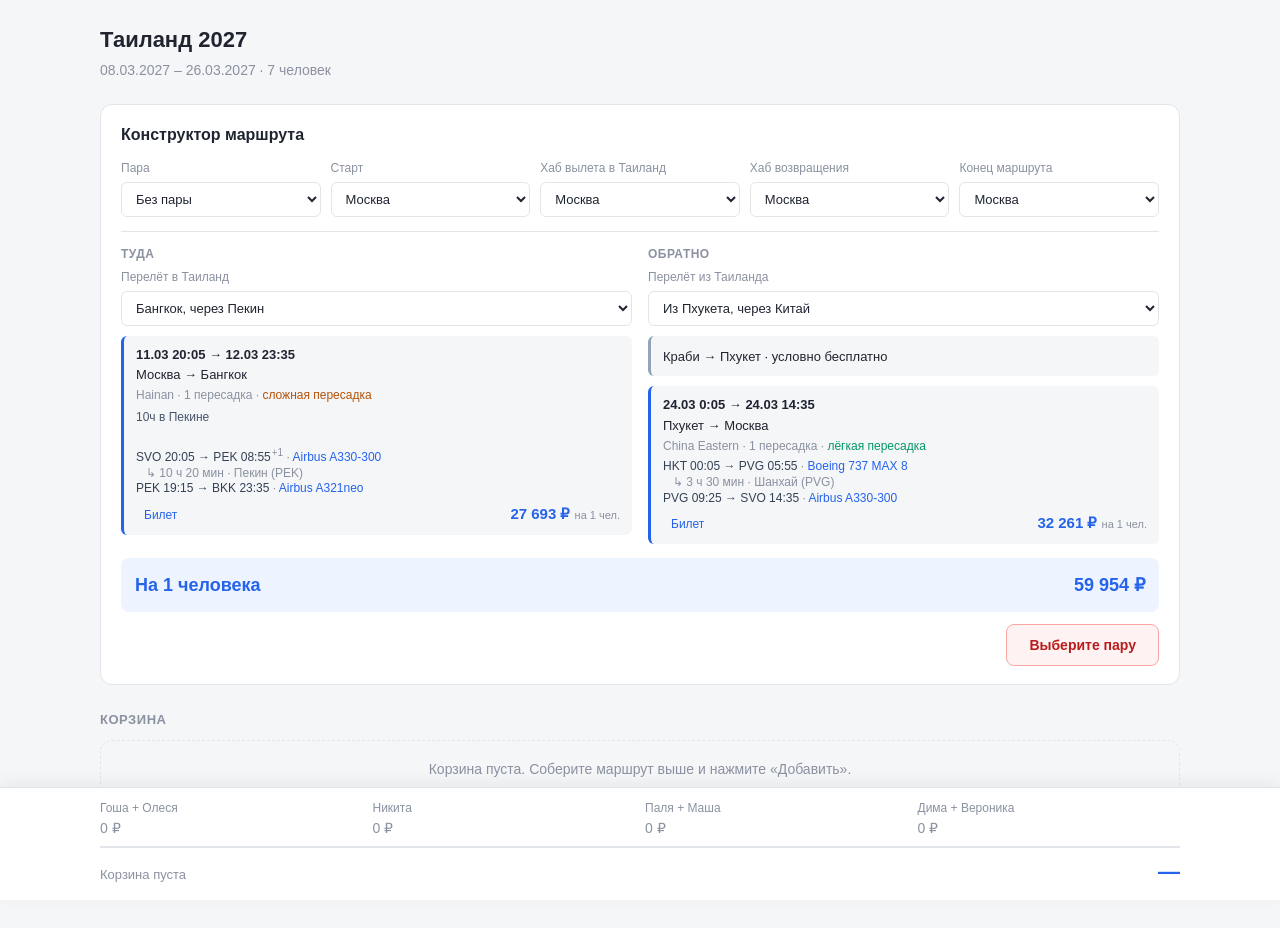
==== commit 32510e05: "Add additional data and gitigonre" ====
--- a/th27/index.html
+++ b/th27/index.html
@@ -86,6 +86,13 @@
   .plaque .price small { font-weight: 400; color: var(--muted); font-size: 11px; }
   .plaque a { font-size: 12px; color: var(--accent); margin-left: 8px; }
   .chip.ok { color: #047857; background: #e6f7ef; }
+  .fl { margin-top: 4px; font-size: 12px; line-height: 1.3; color: #334155; }
+  .fl-leg sup { color: var(--muted); font-size: 10px; margin-left: 1px; }
+  .fl-dim { color: var(--muted); }
+  .plaque .fl a, .plaque .meta a { margin-left: 0; font-size: inherit; }
+  .fl-lay { padding-left: 10px; color: var(--muted); }
+  .fl-lay.warn { color: #b45309; }
+  .fl-lay.danger { color: #b91c1c; font-weight: 600; }
   .chip {
     display: inline-block; font-size: 11px; font-weight: 500; color: #b45309;
     background: #fff4e5; border-radius: 6px; padding: 1px 7px; margin-top: 4px;
@@ -178,6 +185,46 @@
   };
   const stopsText = n => n === 0 ? 'прямой' : n + (n === 1 ? ' пересадка' : n < 5 ? ' пересадки' : ' пересадок');
   const groupOf = id => groups.find(g => g.id === id) || null;
+
+  // ---------- детали рейсов (flights / layovers в сегменте) ----------
+  const durText = m => {
+    const h = Math.floor(m / 60), mm = m % 60;
+    return h ? h + '\u00a0ч' + (mm ? '\u00a0' + mm + '\u00a0мин' : '') : mm + '\u00a0мин';
+  };
+  const hhmm = s => s.slice(11, 16);
+  const dayShift = (a, b) => {
+    const d = Math.round((Date.parse(b.slice(0, 10)) - Date.parse(a.slice(0, 10))) / 864e5);
+    return d > 0 ? '<sup>+' + d + '</sup>' : '';
+  };
+  // ссылка на схему салона seatmaps.com хранится в самом рейсе (flight.seatmap)
+  const aircraftHTML = f => f.seatmap
+    ? `<a href="${esc(f.seatmap)}" target="_blank" rel="noopener">${esc(f.aircraft)}</a>` : esc(f.aircraft);
+  // один рейс: «KBV 22:00 → BKK 23:30 · Airbus A319»
+  const flightLine = f => `${esc(f.from)} ${hhmm(f.dep)} → ${esc(f.to)} ${hhmm(f.arr)}${dayShift(f.dep, f.arr)}` +
+    (f.aircraft ? ` <span class="fl-dim">· ${aircraftHTML(f)}</span>` : '');
+  function layoverLine(y) {
+    const tags = [];
+    if (y.selfTransfer) tags.push('самостоятельная пересадка');
+    if (y.night) tags.push('ночью');
+    if (y.changeAirport) tags.push('смена аэропорта');
+    const cls = y.selfTransfer ? ' danger' : (y.night || y.changeAirport ? ' warn' : '');
+    return `<div class="fl-lay${cls}">↳ ${durText(y.minutes)} · ${esc(y.city)} (${esc(y.airport)})${tags.length ? ' · ' + tags.join(' · ') : ''}</div>`;
+  }
+  function flightDetails(seg) {
+    if (!seg.flights || !seg.flights.length) return '';
+    const lays = seg.layovers || [];
+    const rows = seg.flights.map((f, i) =>
+      `<div class="fl-leg">${flightLine(f)}</div>${lays[i] ? layoverLine(lays[i]) : ''}`);
+    return `<div class="fl">${rows.join('')}</div>`;
+  }
+  // «Справочно: 23.03 KBV 22:00 → BKK 23:30 · Airbus A319» — без дублирования времени
+  function refLine(r) {
+    if (!r || !r.date) return '';
+    const body = r.flights && r.flights.length
+      ? r.flights.map(flightLine).join('; ')
+      : `${r.dep} → ${r.arr}`;
+    return `<div class="meta">Справочно: ${shortDate(r.date)} ${body}</div>`;
+  }
 
   // ---------- данные ----------
   const segOf = (v, hub) => v ? v.segments[hub] || null : null;
@@ -389,7 +436,7 @@
       ? `<div class="field" style="margin:6px 0"><select data-f="${field}" data-key="${esc(l.key)}">${
           l.options.map(x => `<option value="${x.id}"${x.id === o.id ? ' selected' : ''}>${esc(x.mode)} · ${esc(x.carrier)} — ${fmt(x.price)}</option>`).join('')
         }</select></div>` : '';
-    const ref = l.ref ? `<div class="meta">Справочно: ${shortDate(l.ref.date)} ${l.ref.dep} → ${l.ref.arr}</div>` : '';
+    const ref = refLine(l.ref);
     const est = o.estimate ? `<div class="chip">ориентировочно, по аналогии с рейсами в Пермь</div>` : '';
     const link = o.link ? `<a href="${esc(o.link)}" target="_blank" rel="noopener">Билет</a>` : '';
     return `<div class="plaque leg"><div class="route">${esc(l.a)} → ${esc(l.b)} · ${esc(o.mode)}, ${esc(o.carrier)}</div>
@@ -405,7 +452,7 @@
     if (k.free) {
       return `<div class="plaque leg"><div class="route">Краби → ${esc(k.hub)} · условно бесплатно</div></div>`;
     }
-    const ref = k.date ? `<div class="meta">Справочно: ${shortDate(k.date)} ${k.dep} → ${k.arr}</div>` : '';
+    const ref = refLine(k);
     const link = k.link ? `<a href="${esc(k.link)}" target="_blank" rel="noopener">Билет</a>` : '';
     return `<div class="plaque leg"><div class="route">Краби → ${esc(k.hub)} · Самолёт, ${esc(k.carrier)}</div>${ref}
       <div class="price-line"><span>${link}</span><span class="price">${fmt(k.price)} <small>на 1 чел.</small></span></div></div>`;
@@ -431,6 +478,7 @@
         <span class="${seg.easy ? 'ok' : 'bad'}">${seg.easy ? 'лёгкая пересадка' : 'сложная пересадка'}</span></div>
       ${seg.note ? `<div class="note">${esc(seg.note)}</div>` : ''}
       ${seg.nights ? `<div class="note">Ночей в пути: ${seg.nights}</div>` : ''}
+      ${flightDetails(seg)}
       ${chip}
       <div class="price-line"><span>${links}</span><span class="price">${fmt(use.price)} <small>на 1 чел.</small></span></div>
     </div>`;
